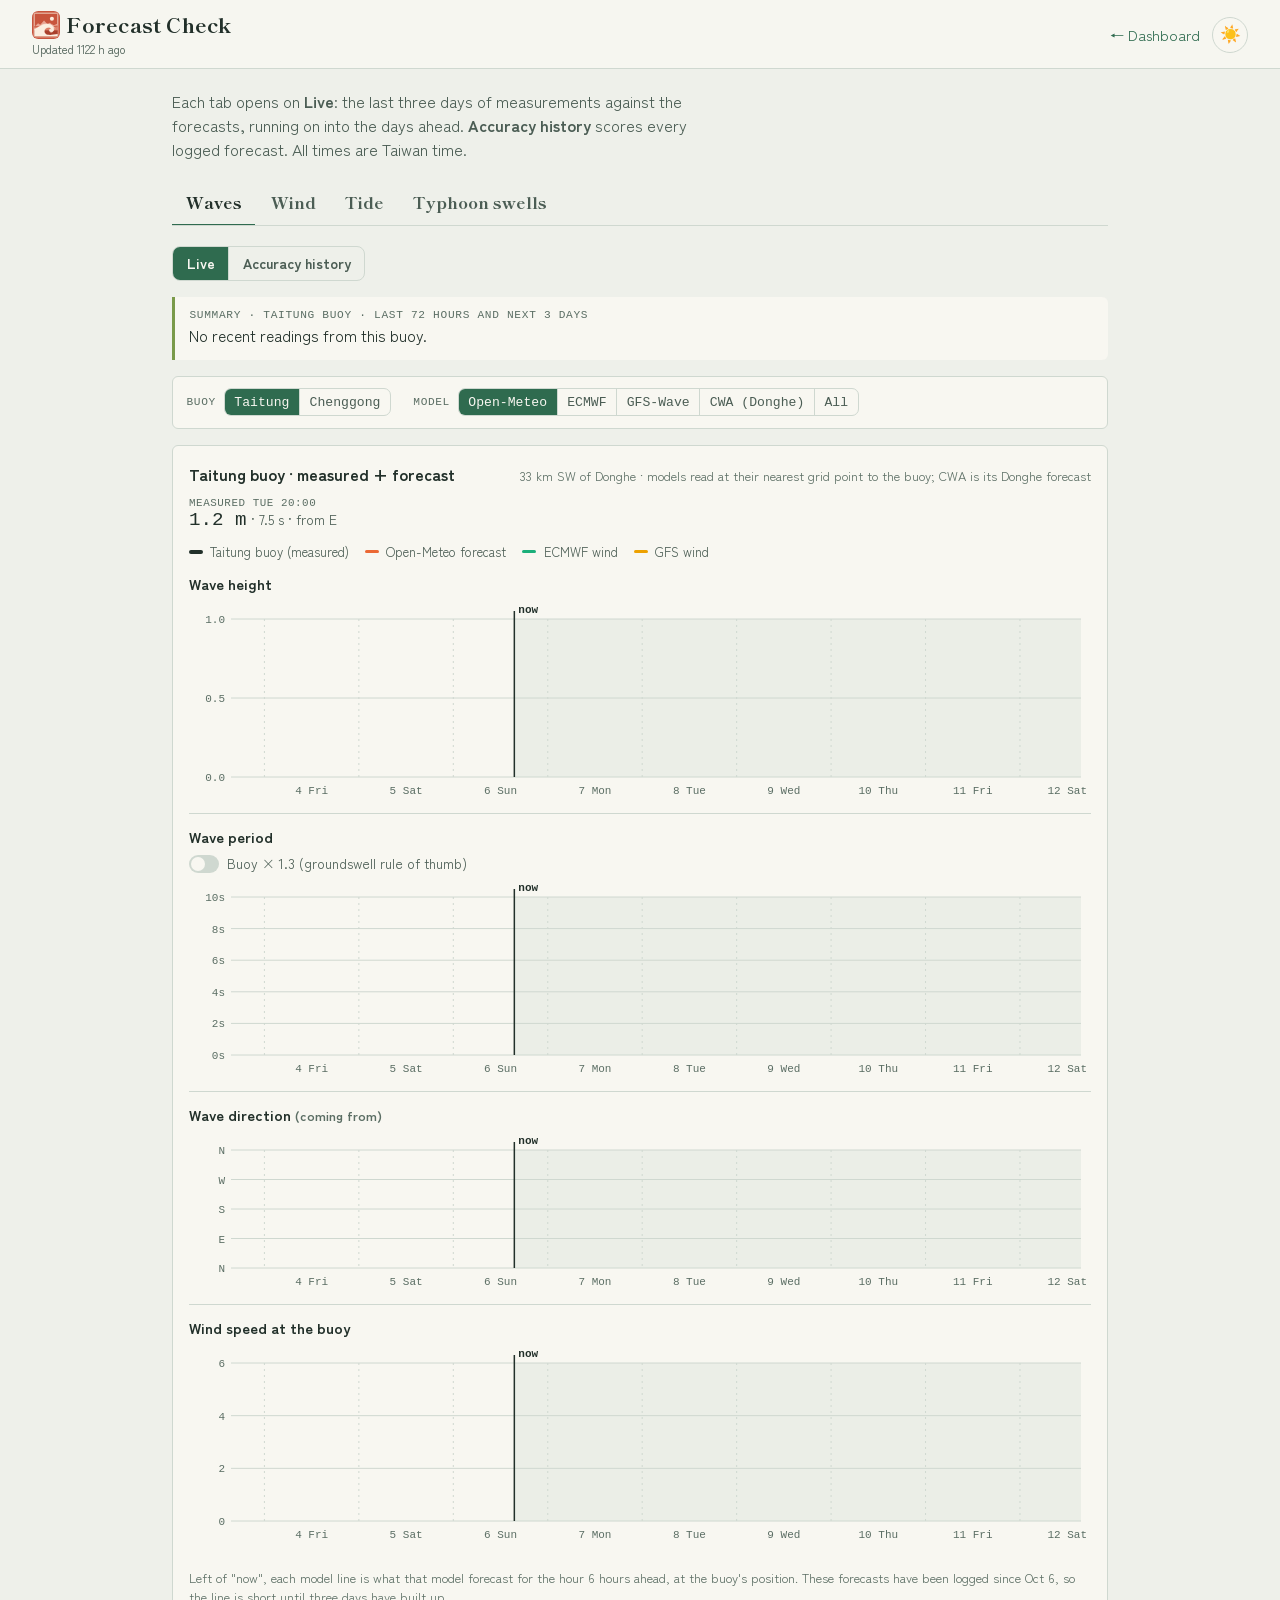
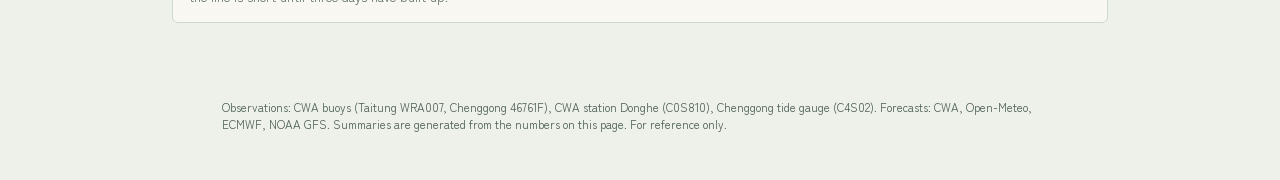
==== accuracy.html @ 24ac1387 "Landing image: whole picture on phones, sun rising behind the far ridge; shorter subtitle Co-Authore" ====
<!DOCTYPE html>
<html lang="en" data-theme="light">
<head>
<meta charset="UTF-8">
<meta name="viewport" content="width=device-width, initial-scale=1.0">
<title>Forecast Check — Formoswell</title>
<link rel="icon" href="favicon.svg" type="image/svg+xml">
<link rel="icon" href="favicon-32.png" sizes="32x32" type="image/png">
<link rel="apple-touch-icon" href="apple-touch-icon.png">
<meta name="apple-mobile-web-app-title" content="Formoswell">
<meta name="theme-color" content="#c8553d">
<meta name="description" content="How the wave, wind and tide forecasts for Donghe compare with what the buoys, stations and tide gauge measured.">
<!-- Same cache rules as index.html — see "Deploying a css/js change" in the README. -->
<meta http-equiv="Cache-Control" content="no-cache, must-revalidate">
<meta http-equiv="Pragma" content="no-cache">
<link rel="stylesheet" href="css/style.css?v=2026-10-20b">
<link rel="stylesheet" href="css/accuracy.css?v=2026-10-20b">
<link rel="preconnect" href="https://fonts.googleapis.com">
<link rel="preconnect" href="https://fonts.gstatic.com" crossorigin>
<link rel="stylesheet" href="https://fonts.googleapis.com/css2?family=Shippori+Mincho+B1:wght@600;800&family=Zen+Kaku+Gothic+New:wght@400;500;700&display=swap">
<link rel="stylesheet" href="css/theme.css?v=2026-10-20b">
</head>
<body class="fc-page">
<header class="site-header">
  <div class="header-top">
    <div class="header-inner">
      <h1><img src="favicon.svg" alt="" class="brand-mark" width="28" height="28">Forecast Check</h1>
      <span id="lastUpdated" class="last-updated">—</span>
    </div>
    <div class="header-controls">
      <a class="fc-back" href="index.html">← Dashboard</a>
      <button id="themeToggle" class="theme-toggle" aria-label="Toggle light/dark mode" title="Toggle light/dark mode">🌙</button>
    </div>
  </div>
</header>

<main class="fc-main">
  <p class="fc-intro">Each tab opens on <b>Live</b>: the last three days of measurements against the forecasts, running on into the days ahead. <b>Accuracy history</b> scores every logged forecast. All times are Taiwan time.</p>

  <nav class="fc-tabs" role="tablist" aria-label="Forecast Check sections">
    <button type="button" role="tab" id="t-waves" aria-controls="p-waves" data-tab="waves">Waves</button>
    <button type="button" role="tab" id="t-wind" aria-controls="p-wind" data-tab="wind">Wind</button>
    <button type="button" role="tab" id="t-tide" aria-controls="p-tide" data-tab="tide">Tide</button>
    <button type="button" role="tab" id="t-typhoon" aria-controls="p-typhoon" data-tab="typhoon">Typhoon swells</button>
  </nav>

  <section class="fc-view" id="p-waves" role="tabpanel" aria-labelledby="t-waves" hidden></section>
  <section class="fc-view" id="p-wind" role="tabpanel" aria-labelledby="t-wind" hidden></section>
  <section class="fc-view" id="p-tide" role="tabpanel" aria-labelledby="t-tide" hidden></section>
  <section class="fc-view" id="p-typhoon" role="tabpanel" aria-labelledby="t-typhoon" hidden></section>
</main>

<footer class="site-footer">
  <p>Observations: CWA buoys (Taitung WRA007, Chenggong 46761F), CWA station Donghe (C0S810), Chenggong tide gauge (C4S02). Forecasts: CWA, Open-Meteo, ECMWF, NOAA GFS. Summaries are generated from the numbers on this page. For reference only.</p>
</footer>

<script src="js/accuracy.js?v=2026-10-20b"></script>
</body>
</html>
---- css/style.css ----
:root {
  --bg: #0b1220;
  --bg-elevated: #121b2e;
  --bg-card: #17223a;
  --text: #e8edf5;
  --text-dim: #93a0b8;
  --border: #26324a;
  --accent: #3fb0e0;
  --accent-2: #63d4a3;
  --danger: #e0725f;
  --warn: #e3b341;
  --radius: 10px;
  --shadow: 0 2px 10px rgba(0,0,0,0.35);
}

[data-theme="light"] {
  --bg: #f4f6fa;
  --bg-elevated: #ffffff;
  --bg-card: #ffffff;
  --text: #1a2233;
  --text-dim: #5b6779;
  --border: #dde3ee;
  --accent: #0d84b5;
  --accent-2: #148a5f;
  --danger: #b5402d;
  --warn: #8a6100;
  --shadow: 0 2px 10px rgba(20,30,50,0.08);
}

* { box-sizing: border-box; }

html, body {
  margin: 0;
  padding: 0;
  background: var(--bg);
  color: var(--text);
  font-family: -apple-system, BlinkMacSystemFont, "Segoe UI", "PingFang TC", "Noto Sans TC", Roboto, sans-serif;
  line-height: 1.5;
}

body {
  padding-bottom: 2rem;
}

.en {
  font-weight: 400;
  font-size: 0.68em;
  color: var(--text-dim);
  display: inline-block;
  margin-left: 0.25em;
}

/* Header — compact and sticky: title on one line with the data age under
   it, controls on the right, and (on the dashboard) the quick links as a
   second row, so they stay on screen while scrolling. */
.site-header {
  display: grid;
  gap: 0.5rem;
  padding: 0.7rem clamp(1rem, 4vw, 2rem) 0.6rem;
  background: var(--bg-elevated);
  border-bottom: 1px solid var(--border);
  position: sticky;
  top: 0;
  z-index: 10;
}

.header-top {
  display: flex;
  align-items: center;
  justify-content: space-between;
  gap: 0.75rem;
}

.header-inner {
  display: grid;
  gap: 0.1rem;
  min-width: 0;
}

.header-inner h1 {
  margin: 0;
  font-size: clamp(1.05rem, 4.6vw, 1.3rem);
  line-height: 1.2;
  letter-spacing: 0.01em;
  white-space: nowrap;
  overflow: hidden;
  text-overflow: ellipsis;
}

.header-controls {
  display: flex;
  align-items: center;
  gap: 0.75rem;
  flex-shrink: 0;
}

.last-updated {
  font-size: 0.72rem;
  color: var(--text-dim);
  white-space: nowrap;
  overflow: hidden;
  text-overflow: ellipsis;
}

@media (max-width: 560px) {
  .site-header { padding: 0.5rem 1rem 0.45rem; gap: 0.4rem; }
  .theme-toggle { width: 2rem; height: 2rem; font-size: 0.95rem; }
}

.theme-toggle {
  background: var(--bg-card);
  border: 1px solid var(--border);
  color: var(--text);
  border-radius: 999px;
  width: 2.25rem;
  height: 2.25rem;
  font-size: 1.05rem;
  cursor: pointer;
  display: flex;
  align-items: center;
  justify-content: center;
}

.theme-toggle:hover { border-color: var(--accent); }

/* Layout */
main {
  max-width: 900px;
  margin: 0 auto;
  padding: 0 clamp(1rem, 4vw, 2rem);
}

.panel {
  padding: 1.5rem 0;
  border-bottom: 1px solid var(--border);
}

.panel:last-child { border-bottom: none; }

.panel h2 {
  font-size: 1.05rem;
  margin: 0 0 0.9rem;
  display: flex;
  flex-wrap: wrap;
  align-items: baseline;
  gap: 0.3rem;
}

.subpanel {
  margin-bottom: 1.75rem;
}

.subpanel:last-child { margin-bottom: 0; }

.subpanel h3 {
  font-size: 0.92rem;
  margin: 0 0 0.15rem;
}

.source-note {
  margin: 0 0 0.6rem;
  font-size: 0.68rem;
  color: var(--text-dim);
  font-family: ui-monospace, SFMono-Regular, Menlo, monospace;
}

/* Widget cards */
.widget-card {
  background: var(--bg-card);
  border: 1px solid var(--border);
  border-radius: var(--radius);
  margin-bottom: 1rem;
  overflow: hidden;
  box-shadow: var(--shadow);
}

.widget-card-head {
  display: flex;
  align-items: center;
  justify-content: space-between;
  gap: 0.5rem;
  padding: 0.7rem 0.9rem;
  border-bottom: 1px solid var(--border);
}

.widget-card-head h3 {
  margin: 0;
  font-size: 0.88rem;
}

.widget-card-head a {
  font-size: 0.78rem;
  color: var(--accent);
  text-decoration: none;
  white-space: nowrap;
}

.widget-card-head a:hover { text-decoration: underline; }

.widget-embed {
  min-height: 60px;
}

.widget-embed iframe {
  width: 100%;
  border: 0;
  display: block;
}

.windguru-embed { min-height: 260px; padding: 0.5rem; }

.widget-embed.video-embed {
  position: relative;
  padding-top: 56.25%;
  height: 0;
}

.widget-embed.video-embed iframe {
  position: absolute;
  inset: 0;
  width: 100%;
  height: 100%;
}

.widget-embed:not(.video-embed) iframe {
  height: 450px;
}

/* Must come after the 450px rule above, which has the same specificity and
   was silently overriding it. Windy's spot-forecast table takes ~230px of
   the frame, so at 450px the map was a thin strip on a phone. */
.widget-embed.windy-embed iframe { height: 700px; }

.linkout-embed {
  padding: 1rem 0.9rem 1.2rem;
}

.linkout-embed p {
  margin: 0 0 0.8rem;
  font-size: 0.85rem;
  color: var(--text-dim);
}

.linkout-button {
  display: inline-block;
  padding: 0.5rem 0.9rem;
  border-radius: 999px;
  background: var(--accent);
  color: #051018;
  font-size: 0.82rem;
  font-weight: 600;
  text-decoration: none;
}

/* Data blocks */
.data-block {
  background: var(--bg-card);
  border: 1px solid var(--border);
  border-radius: var(--radius);
  padding: 0.9rem;
  font-size: 0.85rem;
  overflow-x: auto;
}

.data-block table {
  width: 100%;
  border-collapse: collapse;
  font-size: 0.82rem;
}

.data-block th, .data-block td {
  text-align: left;
  padding: 0.35rem 0.5rem;
  border-bottom: 1px solid var(--border);
  white-space: nowrap;
}

.data-block th {
  color: var(--text-dim);
  font-weight: 600;
}

.loading { color: var(--text-dim); margin: 0; }
.error-msg { color: var(--danger); margin: 0; }

.chart-block { overflow-x: visible; padding: 0.6rem 0.7rem; }

/* Tide pager */
.tide-pager {
  display: flex;
  align-items: center;
  justify-content: center;
  gap: 1rem;
  margin-bottom: 0.6rem;
}

.tide-pager-btn {
  background: var(--bg-card);
  border: 1px solid var(--border);
  color: var(--text);
  border-radius: 999px;
  width: 2rem;
  height: 2rem;
  font-size: 1.1rem;
  line-height: 1;
  cursor: pointer;
}

.tide-pager-btn:hover:not(:disabled) { border-color: var(--accent); }
.tide-pager-btn:disabled { opacity: 0.35; cursor: default; }

.tide-day-heading {
  font-size: 0.9rem;
  font-weight: 600;
  min-width: 9rem;
  text-align: center;
}

.cwa-link {
  margin: 0.6rem 0 0;
  font-size: 0.8rem;
}

.cwa-link a {
  color: var(--accent);
  text-decoration: none;
}

.cwa-link a:hover { text-decoration: underline; }

/* Moon phase widget, overlaid top-right of the tide chart */
.tide-chart-wrap {
  position: relative;
  /* let vertical page scroll through, but keep horizontal drags for day paging */
  touch-action: pan-y;
  cursor: grab;
}

.moon-widget {
  position: absolute;
  top: 0.6rem;
  right: 0.7rem;
  text-align: right;
  pointer-events: none;
  user-select: none;
}

.moon-icon {
  font-size: 1.4rem;
  line-height: 1;
}

.moon-arrow {
  font-size: 0.7rem;
  margin-left: 0.15rem;
  color: var(--accent-2);
}

.moon-next {
  font-size: 0.62rem;
  color: var(--text-dim);
  margin-top: 0.1rem;
}

/* QPF image grid */
.qpf-grid {
  display: grid;
  grid-template-columns: repeat(auto-fit, minmax(140px, 1fr));
  gap: 0.8rem;
}

.qpf-grid figure {
  margin: 0;
  background: var(--bg-card);
  border: 1px solid var(--border);
  border-radius: var(--radius);
  overflow: hidden;
}

.qpf-grid img {
  display: block;
  width: 100%;
  height: auto;
}

.qpf-grid figcaption {
  padding: 0.35rem 0.5rem;
  font-size: 0.72rem;
  color: var(--text-dim);
  text-align: center;
  border-top: 1px solid var(--border);
}

/* Buoy grid */
.buoy-grid {
  display: grid;
  grid-template-columns: repeat(auto-fit, minmax(280px, 1fr));
  gap: 1rem;
}

.buoy-card {
  background: var(--bg-card);
  border: 1px solid var(--border);
  border-radius: var(--radius);
  padding: 0.9rem;
  box-shadow: var(--shadow);
}

.buoy-card h3 {
  margin: 0 0 0.6rem;
  font-size: 0.9rem;
}

.buoy-chart-label {
  font-size: 0.72rem;
  color: var(--text-dim);
  margin: 0.5rem 0 0.1rem;
}

.buoy-stats {
  display: flex;
  flex-wrap: wrap;
  gap: 0.7rem;
  margin-top: 0.7rem;
  padding-top: 0.6rem;
  border-top: 1px solid var(--border);
}

.buoy-stat {
  display: flex;
  flex-direction: column;
  gap: 0.1rem;
  min-width: 4.5rem;
}

.buoy-stat-label {
  font-size: 0.66rem;
  color: var(--text-dim);
}

.buoy-stat-value {
  font-size: 0.88rem;
  font-weight: 600;
}

.chart-label {
  font-size: 0.72rem;
  color: var(--text-dim);
  margin: 0.5rem 0 0.1rem;
}

.buoy-history-table {
  margin-top: 0.6rem;
  padding-top: 0.5rem;
  border-top: 1px solid var(--border);
  overflow-x: auto;
}

.buoy-history-table table {
  width: 100%;
  border-collapse: collapse;
  font-size: 0.76rem;
}

.buoy-history-table th, .buoy-history-table td {
  text-align: left;
  padding: 0.25rem 0.4rem;
  white-space: nowrap;
  color: var(--text-dim);
}

.buoy-history-table th {
  font-weight: 600;
}

/* Placeholder */
.placeholder-block {
  background: var(--bg-card);
  border: 1px dashed var(--border);
  border-radius: var(--radius);
  padding: 1.5rem;
  text-align: center;
}

.placeholder-block p:first-child {
  margin: 0 0 0.4rem;
  font-size: 1rem;
  font-weight: 600;
}

.placeholder-sub {
  margin: 0;
  font-size: 0.82rem;
  color: var(--text-dim);
}

/* Footer */
.site-footer {
  max-width: 900px;
  margin: 1rem auto 0;
  padding: 1rem clamp(1rem, 4vw, 2rem) 0;
  font-size: 0.72rem;
  color: var(--text-dim);
}

/* surf-forecast.com widget: it re-renders with fewer hours as it narrows
   (dropping whole days) instead of overflowing, so there's nothing for the
   iframe's own scrollbar to reveal. Pin it to its documented max width and
   let the wrapper scroll horizontally instead — same feel as the Windguru
   widget, and all 48 hours stay reachable on a phone. */
.widget-embed.surf-forecast-embed {
  overflow-x: auto;
}

.widget-embed.surf-forecast-embed .wf-width-cont {
  min-width: 753px;
}

.widget-embed.surf-forecast-embed iframe {
  width: 753px;
}

/* --- Data freshness ---------------------------------------------------
   The page renders whatever is in data/*.json, so a broken hourly fetch
   looks identical to a working one — it just quietly serves old numbers.
   These two states make that visible: the header timestamp changes colour
   as the data ages, and a banner appears once it's old enough to actually
   mislead someone about the surf. */
.last-updated.is-stale { color: var(--warn); }
.last-updated.is-very-stale { color: var(--danger); font-weight: 600; }

[hidden] { display: none !important; }

.stale-banner {
  margin: 0 0 1rem;
  padding: 0.7rem 0.9rem;
  border: 1px solid var(--warn);
  border-left-width: 4px;
  border-radius: var(--radius);
  background: var(--bg-card);
  color: var(--text);
  font-size: 0.85rem;
  line-height: 1.45;
}
.stale-banner.is-error { border-color: var(--danger); }
.stale-banner strong { display: block; margin-bottom: 0.15rem; }
.stale-banner .stale-detail { color: var(--text-dim); font-size: 0.8rem; }

/* Dawn surf-window tide readout, under the tide chart's time axis. */
.tide-window {
  margin: 0.15rem 0 0.2rem;
  padding: 0 0.2rem;
  font-size: 0.82rem;
  color: var(--text);
  font-variant-numeric: tabular-nums;
}
.tide-window-label {
  color: var(--text-dim);
  text-transform: uppercase;
  letter-spacing: 0.04em;
  font-size: 0.68rem;
  margin-right: 0.15rem;
}
.tide-window-trend { color: var(--text-dim); }

/* "Last update / Next update" under each forecast — which model run you're reading. */
.update-line {
  margin: 0.35rem 0 0;
  font-size: 0.72rem;
  color: var(--text-dim);
  font-variant-numeric: tabular-nums;
}
.update-line:empty { display: none; }

/* Sunrise/sunset + CWA's daily astronomical calendar. */
.astronomy { margin: 0.5rem 0 0.2rem; }
.astro-row {
  display: flex;
  flex-wrap: wrap;
  gap: 0.35rem 0.9rem;
  font-size: 0.82rem;
  color: var(--text);
  font-variant-numeric: tabular-nums;
}
.astro-row + .astro-row { margin-top: 0.3rem; }
.astro-cal { font-size: 0.76rem; color: var(--text-dim); }
.astro-item strong { font-weight: 600; }
.astro-dim { color: var(--text-dim); }
.astro-source { margin-top: 0.3rem; }

/* --- Typhoon News -----------------------------------------------------
   Hidden entirely when nothing is active. Accent border so it reads as an
   alert without the alarm of the stale-data banner's red. */
.typhoon-panel { border-left: 4px solid var(--accent-2); }
.typhoon-card + .typhoon-card { margin-top: 1rem; padding-top: 0.9rem; border-top: 1px solid var(--border); }
.typhoon-card h3 { margin: 0 0 0.2rem; font-size: 1rem; }
.typhoon-meta { margin: 0 0 0.5rem; font-size: 0.78rem; color: var(--text-dim); }
/* Quick links — a row inside the sticky header, so always on screen. One
   line; if a narrow phone can't fit them all, the row scrolls sideways. */
.quick-links { display: flex; align-items: center; gap: 0.4rem; font-size: 0.82rem; overflow-x: auto; scrollbar-width: none; }
.quick-links::-webkit-scrollbar { display: none; }
.quick-links a { color: var(--text); text-decoration: none; border: 1px solid var(--border); background: var(--bg-card); border-radius: 999px; padding: 0.2rem 0.7rem; white-space: nowrap; flex: none; }
@media (max-width: 560px) { .quick-links { font-size: 0.78rem; gap: 0.3rem; } .quick-links a { padding: 0.18rem 0.55rem; } }
.quick-links a:hover, .quick-links a:focus-visible { border-color: var(--accent); }
.quick-links a.ql-out { color: var(--accent); }

/* The header is sticky and wraps to two or three lines on a phone, so app.js
   sets --header-h to its real height; 5.5rem is the fallback. */
.sec, #now { scroll-margin-top: calc(var(--header-h, 5.5rem) + 0.5rem); }

/* Forecast Check card (summary of accuracy.html) */
.fc-card { list-style: none; margin: 0.4rem 0 0.2rem; padding: 0; display: grid; gap: 0.45rem; font-size: 0.9rem; }
.fc-card a { color: var(--accent); text-decoration: none; }
.fc-card a:hover { text-decoration: underline; }
.fc-card-empty { color: var(--text-dim); }

/* Tide offset note under the tide chart */
.tide-offset-note { margin: 0.4rem 0 0.3rem; padding: 0.45rem 0.65rem; font-size: 0.82rem; border-left: 3px solid var(--accent); background: var(--bg-elevated); border-radius: 0 6px 6px 0; }
.tide-offset-note a { color: var(--accent); white-space: nowrap; }

.typhoon-links { margin: 0.5rem 0 0; font-size: 0.78rem; }
/* A storm past its swell-making life: one line instead of a full card. */
.typhoon-retired { margin: 0.6rem 0 0; padding: 0.45rem 0.65rem; font-size: 0.82rem; color: var(--text-dim); border: 1px dashed var(--border); border-radius: 8px; }
.typhoon-retired b { color: var(--text); font-weight: 600; }
.typhoon-retired a { color: var(--accent); white-space: nowrap; }
.typhoon-links a { margin-right: 0.2rem; }

.typhoon-images {
  display: grid;
  grid-template-columns: repeat(auto-fit, minmax(260px, 1fr));
  gap: 0.7rem;
}
.typhoon-images figure { margin: 0; }
.typhoon-images img {
  width: 100%;
  height: auto;
  display: block;
  border-radius: var(--radius);
  border: 1px solid var(--border);
  background: #fff; /* both sources are light-background maps */
}
.typhoon-images figcaption {
  margin-top: 0.25rem;
  font-size: 0.72rem;
  color: var(--text-dim);
}

.typhoon-stale {
  margin: 0 0 0.7rem;
  padding: 0.5rem 0.7rem;
  border: 1px solid var(--warn);
  border-left-width: 4px;
  border-radius: var(--radius);
  font-size: 0.8rem;
  color: var(--text);
}
.typhoon-disclaimer { margin: 0.8rem 0 0; font-size: 0.74rem; color: var(--text-dim); }
.typhoon-facts { margin: 0 0 0.3rem; font-size: 0.86rem; }
.typhoon-spot { margin: 0 0 0.5rem; font-size: 0.82rem; color: var(--text); }
.typhoon-changes { margin: 0 0 0.35rem; font-size: 0.8rem; color: var(--text); }
.typhoon-label {
  display: inline-block;
  font-size: 0.66rem;
  text-transform: uppercase;
  letter-spacing: 0.04em;
  color: var(--text-dim);
  margin-right: 0.25rem;
}
.typhoon-lag { color: var(--text-dim); }
.typhoon-conf { margin: 0 0 0.5rem; font-size: 0.76rem; color: var(--text-dim); }
.typhoon-motion { margin: 0 0 0.35rem; font-size: 0.82rem; color: var(--text); }
.typhoon-swell { margin: 0 0 0.35rem; font-size: 0.82rem; color: var(--text); }
.typhoon-summary {
  margin: 0.2rem 0 0.5rem;
  padding: 0.45rem 0.6rem;
  border-left: 3px solid var(--accent);
  background: var(--bg-card);
  font-size: 0.82rem;
  line-height: 1.45;
  color: var(--text);
}
.typhoon-summary .typhoon-label { display: block; margin-bottom: 0.15rem; }
.typhoon-rough { color: var(--text-dim); }
.typhoon-invest-line { margin: 0 0 0.45rem; font-size: 0.82rem; line-height: 1.45; }
.typhoon-alert { border-left: 3px solid var(--warn); padding-left: 0.7rem; }
.typhoon-alert h3 { color: var(--warn); }
.typhoon-alert p { margin: 0 0 0.35rem; font-size: 0.84rem; }

/* ---------- Right now + next 3 days (top of the page, always visible) ---------- */
.now-card { padding-top: 1rem; }
.now-card .now-title { font-size: 0.72rem; text-transform: uppercase; letter-spacing: 0.06em; color: var(--text-dim); font-weight: 600; margin: 0 0 0.55rem; }
.now-card .now-title-sub { margin-top: 1rem; }
.now-grid { display: grid; grid-template-columns: repeat(auto-fit, minmax(150px, 1fr)); gap: 0.6rem; }
.now-cell { background: var(--bg-card); border: 1px solid var(--border); border-radius: var(--radius); padding: 0.6rem 0.75rem; display: grid; gap: 0.15rem; min-width: 0; }
.now-k { font-size: 0.7rem; color: var(--text-dim); text-transform: uppercase; letter-spacing: 0.04em; }
.now-v { display: grid; gap: 0.1rem; }
.now-v b { font-size: 1.55rem; line-height: 1.1; font-variant-numeric: tabular-nums; }
.now-s { font-size: 0.8rem; color: var(--text-dim); }
.call { font-weight: 600; }
.call-offshore { color: var(--accent-2); }
.call-onshore { color: var(--danger); }
.call-cross-shore, .call-light { color: var(--warn); }
.outlook { display: grid; grid-template-columns: repeat(3, minmax(0, 1fr)); gap: 0.5rem; }
.outlook-day { background: var(--bg-card); border: 1px solid var(--border); border-radius: var(--radius); padding: 0.55rem 0.65rem; display: grid; gap: 0.1rem; min-width: 0; }
.od-k { font-size: 0.8rem; font-weight: 600; }
.od-date { color: var(--text-dim); font-weight: 400; }
.od-h { font-size: 1.2rem; font-weight: 700; font-variant-numeric: tabular-nums; }
.od-p, .od-w { font-size: 0.76rem; color: var(--text-dim); }
.now-source { margin-top: 0.55rem; }
@media (max-width: 560px) {
  .now-grid { grid-template-columns: 1fr 1fr; }
  .now-v b { font-size: 1.3rem; }
  .outlook { gap: 0.35rem; }
  .outlook-day { padding: 0.45rem 0.5rem; }
  .od-h { font-size: 1.02rem; }
}

/* ---------- Collapsible sections ---------- */
.sec { padding: 0; }
.sec-head { width: 100%; display: grid; grid-template-columns: auto 1fr auto; align-items: baseline; gap: 0.25rem 0.75rem; padding: 0.85rem 0; background: none; border: 0; color: inherit; font: inherit; text-align: left; cursor: pointer; }
.sec-head:focus-visible { outline: 2px solid var(--accent); outline-offset: 2px; border-radius: 6px; }
.sec-title { font-size: 1.05rem; font-weight: 700; white-space: nowrap; }
.sec-sum { font-size: 0.84rem; color: var(--text-dim); line-height: 1.45; min-width: 0; }
.sec-sum b { color: var(--text); font-weight: 600; }
.sec-chev { font-size: 0.75rem; color: var(--accent); white-space: nowrap; border: 1px solid var(--border); border-radius: 999px; padding: 0.15rem 0.6rem; align-self: center; }
.sec-chev::after { content: "Show"; }
.sec-head[aria-expanded="true"] .sec-chev::after { content: "Hide"; }
.sec-body { padding-bottom: 1.4rem; }
.sec.is-open .sec-head { padding-bottom: 0.6rem; }
.model-line { display: inline; }
.model-vals { display: block; font-size: 0.78rem; margin-top: 0.15rem; }
.sec-list { list-style: none; margin: 0 0 0.8rem; padding: 0; display: grid; gap: 0.3rem; font-size: 0.86rem; }
.sec-list-sub { color: var(--text-dim); font-size: 0.8rem; }
@media (max-width: 560px) {
  /* Title and Show/Hide on the first line, the summary below. */
  .sec-head { grid-template-columns: 1fr auto; }
  .sec-sum { grid-column: 1 / -1; grid-row: 2; }
  .sec-chev { grid-column: 2; grid-row: 1; }
}
.typhoon-panel .sec-title { color: var(--warn); }
.typhoon-panel.sec { padding-left: 0.75rem; }
.od-off { font-size: 0.74rem; font-weight: 600; margin-top: 0.15rem; }
.od-off-likely { color: var(--accent-2); }
.od-off-maybe { color: var(--warn); }
.od-off-unlikely { color: var(--danger); }

.buoy-trend { margin: 0.1rem 0 0.5rem; font-size: 0.88rem; }

/* Surf rating (WaveSlave's rules) — Right now title and the 3-day strip */
.rating { display: inline-block; font-size: 0.72rem; font-weight: 700; letter-spacing: 0.02em; text-transform: none; border-radius: 999px; padding: 0.05rem 0.5rem; border: 1px solid currentColor; justify-self: start; }
.now-title .rating { margin-left: 0.35rem; vertical-align: 1px; }
.rating-flat { color: var(--text-dim); }
.rating-poor { color: var(--danger); }
.rating-fair { color: var(--warn); }
.rating-good { color: var(--accent-2); }
.rating-firing { color: #ff2bd6; background: rgba(255, 43, 214, 0.12); }
:root[data-theme="light"] .rating-firing { color: #b8128f; }
@media (prefers-color-scheme: light) { :root:not([data-theme="dark"]) .rating-firing { color: #b8128f; } }
.od-best { font-size: 0.74rem; font-weight: 600; color: var(--text); margin-top: 0.1rem; }
.now-v b .per, .od-h .per { font-size: 0.68em; font-weight: 600; color: var(--text-dim); white-space: nowrap; }
.rating-firing { border-radius: 8px; line-height: 1.25; padding: 0.15rem 0.5rem; }

/* Map button (first of the quick links) — opens the surf map, js/map.js */
.quick-links .ql-map { font: inherit; font-weight: 700; color: var(--accent); border: 1px solid var(--accent); background: var(--bg-card); border-radius: 999px; padding: 0.2rem 0.7rem; white-space: nowrap; flex: none; cursor: pointer; display: inline-flex; align-items: center; gap: 0.3rem; }
@media (max-width: 560px) { .quick-links .ql-map { padding: 0.18rem 0.55rem; } }
.quick-links .ql-map:hover, .quick-links .ql-map:focus-visible { background: var(--accent); color: var(--bg); }
.quick-links .ql-map[aria-busy="true"] { opacity: 0.7; cursor: progress; }

/* Formoswell brand mark (the home-screen icon) beside the header title */
.brand-mark { width: 1.35em; height: 1.35em; border-radius: 0.3em; vertical-align: -0.3em; margin-right: 0.4rem; }

/* Refresh button (header): spins while new data loads */
.refresh-btn { font-size: 1.15rem; line-height: 1; }
.refresh-btn.is-spinning { animation: refresh-spin 0.7s linear infinite; }
@keyframes refresh-spin { to { transform: rotate(360deg); } }
@media (prefers-reduced-motion: reduce) { .refresh-btn.is-spinning { animation: none; opacity: 0.5; } }
---- css/accuracy.css ----
/* Forecast Check (Phase 3) — loaded after style.css, on accuracy.html only.
   Uses the dashboard's own tokens (--bg, --bg-card, --text, --text-dim,
   --border, --accent) and adds the few the charts need. Series colours are
   fixed per source on both pages of this file: CWA blue, Open-Meteo orange,
   ECMWF aqua, GFS yellow, CWA township magenta; the observation is always
   the text colour. Dark is the default theme, as on the dashboard. */
:root {
  --fc-ink-3: #7a879d;      /* muted labels */
  --fc-band: #1c2843;       /* forecast-side shading, selected-lead column */
  --fc-s1: #3987e5;         /* CWA coastal */
  --fc-s2: #d95926;         /* Open-Meteo */
  --fc-s3: #199e70;         /* ECMWF */
  --fc-s4: #c98500;         /* GFS-Wave / GFS */
  --fc-s5: #d55181;         /* CWA township */
  --fc-good: #0ca30c;
  --fc-mono: ui-monospace, SFMono-Regular, Menlo, Consolas, monospace;
}
[data-theme="light"] {
  --fc-ink-3: #7b8792;
  --fc-band: #eaf0f6;
  --fc-s1: #2a78d6;
  --fc-s2: #eb6834;
  --fc-s3: #1baf7a;
  --fc-s4: #eda100;
  --fc-s5: #e87ba4;
}

.fc-main { max-width: 1000px; margin: 0 auto; padding-inline: clamp(1rem, 4vw, 2rem); padding-block: 1.25rem 2rem; display: grid; gap: 1.25rem; }
.fc-intro { color: var(--text-dim); margin: 0; max-width: 70ch; }
.fc-back { color: var(--accent); text-decoration: none; font-size: 0.9rem; white-space: nowrap; }
.fc-back:hover { text-decoration: underline; }

/* Top tabs (Waves / Wind / Tide / Typhoon swells) and sub-tabs (Live / Accuracy history) */
.fc-tabs { display: flex; gap: 2px; border-bottom: 1px solid var(--border); overflow-x: auto; }
.fc-tabs button, .fc-subtabs button { font: inherit; background: transparent; border: 0; cursor: pointer; color: var(--text-dim); }
.fc-tabs button { font-weight: 600; font-size: 1rem; padding: 0.55rem 0.85rem 0.6rem; border-bottom: 2px solid transparent; margin-bottom: -1px; white-space: nowrap; }
.fc-tabs button[aria-selected="true"] { color: var(--text); border-bottom-color: var(--accent); }
.fc-subtabs { display: inline-flex; border: 1px solid var(--border); border-radius: 8px; overflow: hidden; width: fit-content; }
.fc-subtabs button { font-size: 0.88rem; font-weight: 600; padding: 0.35rem 0.85rem; }
.fc-subtabs button + button { border-left: 1px solid var(--border); }
.fc-subtabs button[aria-selected="true"] { background: var(--accent); color: var(--bg); }
.fc-view { display: grid; gap: 1rem; }
.fc-tabs button:focus-visible, .fc-subtabs button:focus-visible, .fc-seg button:focus-visible, .fc-toggle input:focus-visible + .fc-tg { outline: 2px solid var(--accent); outline-offset: 2px; }

/* Synopsis */
.fc-syn { border-left: 3px solid var(--accent); background: var(--bg-card); border-radius: 0 var(--radius) var(--radius) 0; padding: 0.75rem 0.9rem; display: grid; gap: 0.2rem; }
.fc-syn .k { font: 500 0.7rem var(--fc-mono); letter-spacing: .06em; text-transform: uppercase; color: var(--fc-ink-3); }
.fc-syn p { margin: 0; font-size: 0.98rem; line-height: 1.55; max-width: 78ch; }
.fc-syn b { font-weight: 650; }

/* Controls row */
.fc-controls { display: flex; flex-wrap: wrap; gap: 0.75rem 1.4rem; align-items: center; padding: 0.7rem 0.85rem; background: var(--bg-card); border: 1px solid var(--border); border-radius: var(--radius); }
.fc-ctl { display: flex; gap: 0.5rem; align-items: center; flex-wrap: wrap; min-width: 0; }
.fc-ctl-label { font: 500 0.7rem var(--fc-mono); letter-spacing: .05em; text-transform: uppercase; color: var(--fc-ink-3); }
.fc-seg { display: inline-flex; border: 1px solid var(--border); border-radius: 7px; overflow: hidden; flex-wrap: wrap; }
.fc-seg button { font: 500 0.82rem var(--fc-mono); color: var(--text-dim); background: transparent; border: 0; padding: 0.35rem 0.6rem; cursor: pointer; }
.fc-seg button + button { border-left: 1px solid var(--border); }
.fc-seg button[aria-pressed="true"] { background: var(--accent); color: var(--bg); }
.fc-toggle { display: inline-flex; align-items: center; gap: 0.5rem; font-size: 0.86rem; color: var(--text-dim); cursor: pointer; position: relative; }
.fc-toggle input { position: absolute; opacity: 0; width: 1px; height: 1px; }
.fc-tg { width: 30px; height: 18px; border-radius: 999px; background: var(--border); position: relative; flex: none; transition: background .15s; }
.fc-tg::after { content: ""; position: absolute; top: 2px; left: 2px; width: 14px; height: 14px; border-radius: 50%; background: var(--bg-card); transition: transform .15s; }
.fc-toggle input:checked + .fc-tg { background: var(--accent); }
.fc-toggle input:checked + .fc-tg::after { transform: translateX(12px); }

/* Panels */
.fc-panel { background: var(--bg-card); border: 1px solid var(--border); border-radius: var(--radius); padding: 1rem; display: grid; gap: 0.7rem; min-width: 0; }
.fc-panel-head { display: flex; flex-wrap: wrap; justify-content: space-between; gap: 0.3rem 1rem; align-items: baseline; }
.fc-panel h3 { margin: 0; font-size: 1rem; }
.fc-note { font-size: 0.8rem; color: var(--fc-ink-3); margin: 0; }
.fc-now { display: flex; flex-wrap: wrap; gap: 0.4rem 1.4rem; font-size: 0.88rem; color: var(--text-dim); }
.fc-now b { font: 500 1.2rem var(--fc-mono); color: var(--text); font-variant-numeric: tabular-nums; }
.fc-now .k { display: block; font: 500 0.68rem var(--fc-mono); letter-spacing: .05em; text-transform: uppercase; color: var(--fc-ink-3); }
.fc-stack { display: grid; }
.fc-row { display: grid; gap: 0.35rem; padding-block: 0.75rem; border-top: 1px solid var(--border); }
.fc-row:first-child { border-top: 0; padding-top: 0; }
.fc-row h4 { margin: 0; font-size: 0.92rem; }
.fc-legend { display: flex; flex-wrap: wrap; gap: 0.35rem 1rem; font-size: 0.82rem; color: var(--text-dim); }
.fc-legend span { display: inline-flex; align-items: center; gap: 0.45rem; }
.fc-sw { width: 14px; height: 3px; border-radius: 2px; flex: none; display: inline-block; }

/* Tables */
.fc-score { overflow-x: auto; }
.fc-score table { border-collapse: collapse; width: 100%; font-size: 0.88rem; }
.fc-score th { font: 500 0.68rem var(--fc-mono); letter-spacing: .05em; text-transform: uppercase; color: var(--fc-ink-3); text-align: left; padding: 0 0.7rem 0.5rem 0; border-bottom: 1px solid var(--border); white-space: nowrap; }
.fc-score td { padding: 0.55rem 0.7rem 0.55rem 0; border-bottom: 1px solid var(--border); vertical-align: baseline; }
.fc-score tr:last-child td { border-bottom: 0; }
.fc-score td.num { font-family: var(--fc-mono); font-variant-numeric: tabular-nums; white-space: nowrap; }
.fc-src { display: inline-flex; align-items: center; gap: 0.5rem; font-weight: 600; }
.fc-sub { display: block; font-size: 0.78rem; color: var(--fc-ink-3); font-weight: 400; }
.fc-dir { color: var(--fc-ink-3); font-family: inherit; font-size: 0.8rem; }
.fc-thin { color: var(--fc-ink-3); }
.fc-baseline td { color: var(--text-dim); font-style: italic; }

/* Charts */
.fc-chart { position: relative; width: 100%; }
.fc-chart svg { display: block; width: 100%; height: auto; overflow: visible; }
.fc-axis text { font: 11px var(--fc-mono); fill: var(--fc-ink-3); }
.fc-grid line { stroke: var(--border); stroke-width: 1; }
.fc-exlabel { font: 500 10.5px var(--fc-mono); fill: var(--text-dim); }
.fc-tip { position: absolute; pointer-events: none; background: var(--bg-elevated); color: var(--text); border: 1px solid var(--border); border-radius: 8px; padding: 0.5rem 0.65rem; font-size: 0.8rem; line-height: 1.45; box-shadow: var(--shadow); min-width: 170px; z-index: 3; }
.fc-tip .t { font: 500 0.72rem var(--fc-mono); color: var(--fc-ink-3); margin-bottom: 0.25rem; }
.fc-tip .r { display: flex; align-items: center; gap: 0.45rem; justify-content: space-between; }
.fc-tip .r span:first-child { display: inline-flex; align-items: center; gap: 0.45rem; }
.fc-tip .v { font-family: var(--fc-mono); font-variant-numeric: tabular-nums; }
.fc-empty { color: var(--fc-ink-3); font-size: 0.88rem; margin: 0; }

/* Typhoon swell cards */
.fc-events { display: grid; gap: 0.8rem; }
.fc-event { border: 1px solid var(--border); border-radius: var(--radius); padding: 0.85rem 0.95rem; display: grid; gap: 0.45rem; }
.fc-event h4 { margin: 0; font-size: 1rem; }
.fc-event dl { display: grid; grid-template-columns: max-content 1fr; gap: 0.25rem 0.9rem; margin: 0; font-size: 0.86rem; }
.fc-event dt { color: var(--fc-ink-3); }
.fc-event dd { margin: 0; font-family: var(--fc-mono); font-size: 0.82rem; }
.fc-flag { font-size: 0.8rem; color: var(--warn); }

.fc-notes { font-size: 0.86rem; color: var(--text-dim); }
.fc-notes ul { margin: 0.3rem 0 0; padding-left: 1.1rem; display: grid; gap: 0.3rem; max-width: 76ch; }

@media (max-width: 560px) { .fc-panel { padding: 0.75rem; } }
@media (prefers-reduced-motion: reduce) { .fc-tg, .fc-tg::after { transition: none; } }
---- css/theme.css ----
/* Mountain Mist theme (chosen 2026-10-14; the mock-up is
   design/theme-mockups/project/Mist.dc.html). Loaded after style.css (and
   accuracy.css on accuracy.html) and only restyles: tokens, fonts, cards,
   the mist hero and the section bars. Remove this file and its <link> to get
   the previous look back. Light ("mist") is the default; dark is "night mist".
   The surf map keeps its own neon look (css/map.css). */

:root, [data-theme="light"] {
  --bg: #eef0ea;
  --bg-elevated: #f6f6f0;
  --bg-card: #f8f7f1;
  --text: #22302a;
  --text-dim: #4b5d54;
  --border: #cfd8d0;
  --accent: #2f6b4f;
  --accent-2: #2f7a52;
  --danger: #a8452f;
  --warn: #8a6a1f;
  --radius: 6px;
  --shadow: 0 1px 2px rgba(34, 48, 42, 0.06);
  --rule: #b9c6bc;
  --seal: #c8553d;
  --bamboo: #7a9a4a;
  --bamboo-node: #4f6d2c;
  --ink: #24332c;
  --ink-text: #eef0ea;
  --ink-title: #e3b7a5;
  --mist-sky: #dfe6e0;
  --mist-far: #b7c6bd;
  --mist-mid: #7f998b;
  --mist-near: #4a6658;
  --mist-veil: #eef0ea;
  --font-display: "Shippori Mincho B1", "Noto Serif TC", Georgia, serif;
  --font-body: "Zen Kaku Gothic New", "Noto Sans TC", -apple-system, "Segoe UI", sans-serif;
  /* Forecast Check */
  --fc-ink-3: #5b6e64;
  --fc-band: #e3e9e2;
}
[data-theme="dark"] {
  --bg: #121a17;
  --bg-elevated: #17211d;
  --bg-card: #1c2823;
  --text: #e6ebe5;
  --text-dim: #a4b2aa;
  --border: #33443c;
  --accent: #8cc5a6;
  --accent-2: #8fd3a8;
  --danger: #e9907a;
  --warn: #e0c07a;
  --shadow: none;
  --rule: #3d5047;
  --seal: #e07a5f;
  --bamboo: #8fae5a;
  --bamboo-node: #5d7d34;
  --ink: #0d1311;
  --ink-text: #e6ebe5;
  --ink-title: #e9b9a5;
  --mist-sky: #1a2621;
  --mist-far: #2c3d36;
  --mist-mid: #3c5248;
  --mist-near: #52695d;
  --mist-veil: #121a17;
  --fc-ink-3: #93a49b;
  --fc-band: #1f2d27;
}

html, body { font-family: var(--font-body); }
.panel h2, .subpanel h3, .sec-title, .header-inner h1, .buoy-card h3, .typhoon-card h3, .tide-day-heading, .fc-tabs button { font-family: var(--font-display); font-weight: 800; }

/* Header: quiet paper bar; the title in mincho */
.site-header { background: var(--bg-elevated); border-bottom: 1px solid var(--border); }
.header-inner h1 { letter-spacing: 0.01em; }
.theme-toggle { background: var(--bg-card); }
.quick-links a { background: var(--bg-card); border-color: var(--rule); border-radius: 999px; }
.quick-links a:hover, .quick-links a:focus-visible { border-color: var(--accent); color: var(--accent); }
.quick-links .ql-map { background: var(--accent); color: var(--bg-card); border-color: var(--accent); }
.quick-links .ql-map:hover, .quick-links .ql-map:focus-visible { background: var(--text); border-color: var(--text); color: var(--bg); }

/* Mist hero: layered peaks, a red sun, bamboo on the left (decoration) */
/* The whole picture shows on a phone (the box has the drawing's own shape);
   on wider screens it is capped at 300 px tall and trimmed top and bottom
   evenly, which keeps the sun rising behind the far ridge in view. */
.mist-hero { position: relative; margin: 0 calc(-1 * clamp(1rem, 4vw, 2rem)); aspect-ratio: 390 / 230; overflow: hidden; background: var(--mist-sky); }
@media (min-width: 700px) { .mist-hero { aspect-ratio: auto; height: 300px; } }
.mist-hero svg { position: absolute; inset: 0; width: 100%; height: 100%; }
.mist-hero .sun { fill: var(--seal); opacity: 0.85; }
.mist-hero .far { fill: var(--mist-far); }
.mist-hero .mid { fill: var(--mist-mid); }
.mist-hero .near { fill: var(--mist-near); }
.mist-hero .veil { fill: var(--mist-veil); opacity: 0.82; }
.mist-hero .stalk { stroke: var(--bamboo); }
.mist-hero .node { stroke: var(--bamboo-node); }
.mist-hero .leaf { fill: var(--bamboo); }
.mist-title { position: absolute; left: clamp(4.2rem, 16vw, 7rem); top: clamp(0.9rem, 5vw, 1.8rem); display: grid; gap: 0.2rem; }
.mist-title b { font-family: var(--font-display); font-weight: 800; font-size: clamp(1.7rem, 8vw, 2.6rem); line-height: 1.05; color: var(--text); }
.mist-title span { font-size: 0.72rem; letter-spacing: 0.24em; text-transform: uppercase; color: var(--text-dim); }

/* Right now: one paper card with a bamboo stalk down its left edge */
.now-card { position: relative; margin-top: 1rem; padding: 1rem 1rem 1rem 1.7rem; background: var(--bg-card); border: 1px solid var(--border); border-radius: var(--radius); }
.now-card::before { content: ""; position: absolute; left: 0.55rem; top: 0.8rem; bottom: 0.8rem; width: 6px; border-radius: 3px; background:
  repeating-linear-gradient(to bottom, var(--bamboo) 0 66px, var(--bamboo-node) 66px 69px); }
.now-card .now-title { font-family: var(--font-display); font-weight: 800; font-size: 1.3rem; text-transform: none; letter-spacing: 0; color: var(--text); }
.now-card .now-title-sub { margin-top: 1.4rem; }
.now-grid { gap: 0.2rem 1rem; }
.now-cell { background: transparent; border: 0; border-bottom: 1px dashed var(--rule); border-radius: 0; padding: 0.45rem 0 0.6rem; }
.now-k { letter-spacing: 0.12em; }
/* Numbers stay in the sans: the mincho's figures are uneven ("1.5" had a giant 5). */
.now-v b { font-family: var(--font-body); font-weight: 700; font-size: 1.7rem; font-variant-numeric: lining-nums tabular-nums; letter-spacing: -0.01em; }
.now-v b .per { font-weight: 500; }
.outlook-day { background: var(--bg); border: 1px solid var(--border); border-radius: var(--radius); padding: 0.6rem 0.7rem; }
.od-k { font-family: var(--font-display); font-weight: 800; font-size: 0.95rem; white-space: nowrap; } /* day names never wrap */
.od-h { font-family: var(--font-body); font-weight: 700; font-variant-numeric: lining-nums tabular-nums; }
.od-h .per { font-weight: 500; }
.od-best { color: var(--accent); font-weight: 700; }
/* One row per day (as in the mock-up): day, date and rating on the left, the
   details on the right, so nothing is squeezed into three narrow columns. */
.outlook { grid-template-columns: 1fr; gap: 0.6rem; }
.outlook-day { grid-template-columns: 6.6rem minmax(0, 1fr); column-gap: 0.9rem; row-gap: 0.15rem; align-items: start; }
.outlook-day > * { grid-column: 2; }
.outlook-day > .od-k { grid-column: 1; grid-row: 1; }
.outlook-day > .rating { grid-column: 1; grid-row: 2; align-self: start; justify-self: start; }
.od-k .od-date { display: block; font-family: var(--font-body); font-weight: 400; font-size: 0.78rem; }
.od-h { grid-row: 1; font-size: 1.25rem; }
@media (max-width: 560px) { .now-v b { font-size: 1.4rem; } .now-card { padding-right: 0.8rem; } }

/* Ratings: Good is a jade seal, top rating vermilion, the rest outlined */
.rating { border-radius: 2px; font-family: var(--font-display); font-weight: 800; letter-spacing: 0.02em; padding: 0.08rem 0.5rem; }
.rating-good { background: var(--accent); border-color: var(--accent); color: var(--bg-card); }
.rating-fair { color: var(--warn); border-color: currentColor; }
.rating-poor { color: var(--danger); }
.rating-flat { color: var(--text-dim); }
.rating-firing, :root[data-theme="light"] .rating-firing { background: var(--seal); border-color: var(--seal); color: #fff8f0; border-radius: 2px; }
.now-card .now-title .rating { font-size: 0.8rem; vertical-align: 3px; }

/* Section bars: a short bamboo segment, mincho title, dashed rules */
.panel { border-bottom: 1px solid var(--border); }
.sec-head { grid-template-columns: auto auto 1fr auto; }
.sec-head::before { content: ""; width: 6px; height: 1.6rem; border-radius: 3px; align-self: center; background:
  linear-gradient(to bottom, var(--bamboo) 0 44%, var(--bamboo-node) 44% 54%, var(--bamboo) 54%); }
.sec-title { font-size: 1.12rem; }
.sec-chev { border-color: var(--rule); color: var(--accent); border-radius: 999px; }
@media (max-width: 560px) {
  .sec-head { grid-template-columns: auto 1fr auto; }
  .sec-head::before { grid-row: 1; grid-column: 1; }
  .sec-title { grid-row: 1; grid-column: 2; }
  .sec-sum { grid-column: 2 / -1; grid-row: 2; }
  .sec-chev { grid-column: 3; grid-row: 1; }
}

/* Typhoon: an ink panel */
.typhoon-panel.sec { background: var(--ink); color: var(--ink-text); border-radius: var(--radius); padding: 0 1rem; margin: 1rem 0; border: 0; }
.typhoon-panel .sec-title { color: var(--ink-title); }
.typhoon-panel .sec-sum { color: var(--ink-text); opacity: 0.85; }
.typhoon-panel .sec-sum b { color: var(--ink-text); }
.typhoon-panel .sec-chev { color: var(--ink-title); border-color: rgba(255, 255, 255, 0.25); }
.typhoon-panel .sec-head::before { background: var(--ink-title); }

/* Cards and tables inside sections */
.subpanel h3 { font-size: 1.05rem; }
.data-block, .buoy-card, .widget-card, .fc-card, .moon-widget, .tide-window { border-radius: var(--radius); }
.buoy-card, .widget-card { background: var(--bg-card); border-color: var(--border); }
.data-block th { color: var(--text-dim); letter-spacing: 0.04em; }
.data-block td, .buoy-history-table td { border-bottom-style: dashed; }
.buoy-trend b { color: var(--accent); }
.call-offshore { color: var(--accent-2); }
.source-note { color: var(--text-dim); }

/* Forecast Check page */
.fc-syn { border-left-color: var(--bamboo); }
.fc-tabs button { font-size: 1.05rem; }
.fc-subtabs button[aria-selected="true"], .fc-seg button[aria-pressed="true"] { color: var(--bg-card); }
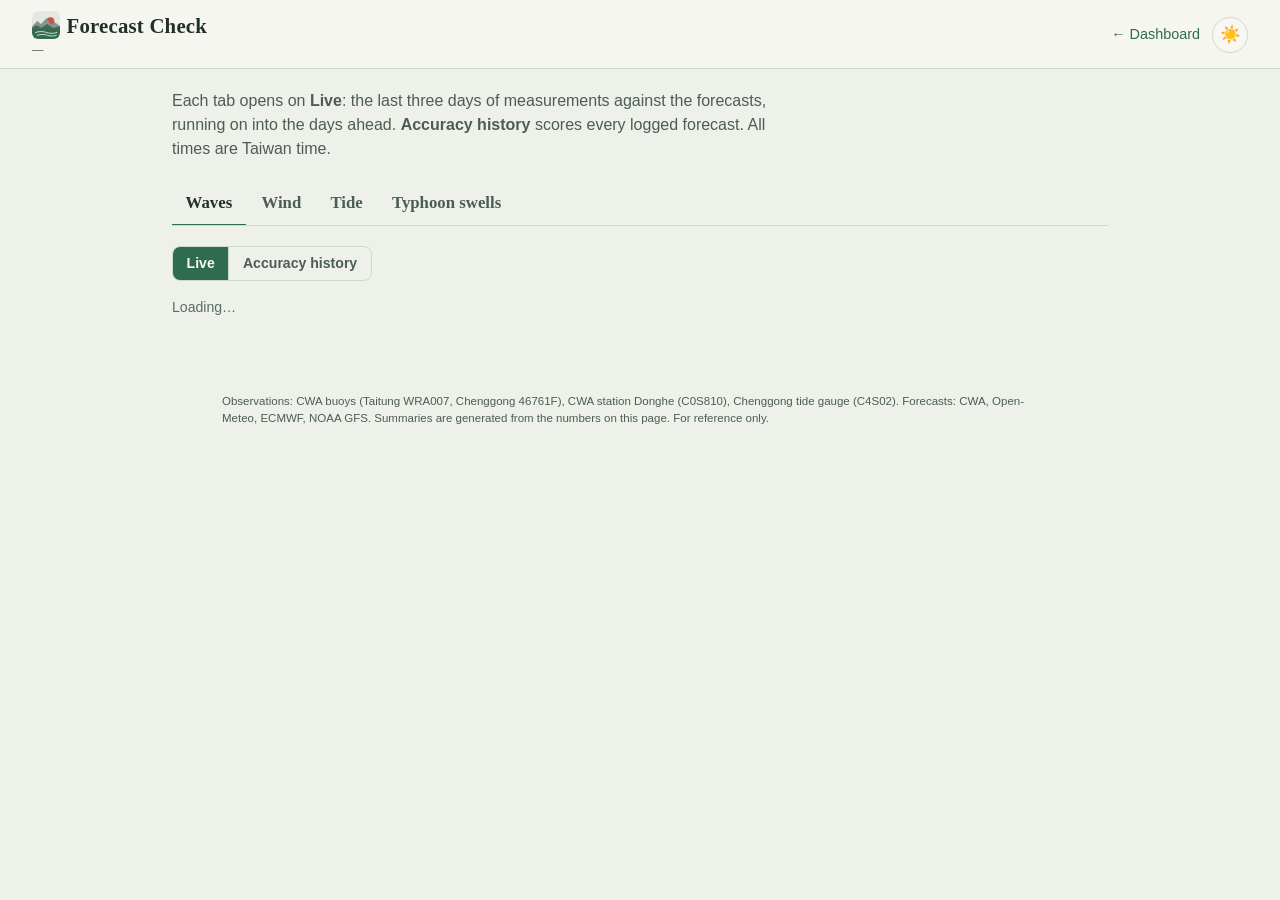
==== commit a0358f64: "New Formoswell logo: sun behind misty ridges over swell lines (replaces the seal wave) Co-Authored-B" ====
--- a/accuracy.html
+++ b/accuracy.html
@@ -8,17 +8,17 @@
 <link rel="icon" href="favicon-32.png" sizes="32x32" type="image/png">
 <link rel="apple-touch-icon" href="apple-touch-icon.png">
 <meta name="apple-mobile-web-app-title" content="Formoswell">
-<meta name="theme-color" content="#c8553d">
+<meta name="theme-color" content="#2f6b4f">
 <meta name="description" content="How the wave, wind and tide forecasts for Donghe compare with what the buoys, stations and tide gauge measured.">
 <!-- Same cache rules as index.html — see "Deploying a css/js change" in the README. -->
 <meta http-equiv="Cache-Control" content="no-cache, must-revalidate">
 <meta http-equiv="Pragma" content="no-cache">
-<link rel="stylesheet" href="css/style.css?v=2026-10-20b">
-<link rel="stylesheet" href="css/accuracy.css?v=2026-10-20b">
+<link rel="stylesheet" href="css/style.css?v=2026-10-21a">
+<link rel="stylesheet" href="css/accuracy.css?v=2026-10-21a">
 <link rel="preconnect" href="https://fonts.googleapis.com">
 <link rel="preconnect" href="https://fonts.gstatic.com" crossorigin>
 <link rel="stylesheet" href="https://fonts.googleapis.com/css2?family=Shippori+Mincho+B1:wght@600;800&family=Zen+Kaku+Gothic+New:wght@400;500;700&display=swap">
-<link rel="stylesheet" href="css/theme.css?v=2026-10-20b">
+<link rel="stylesheet" href="css/theme.css?v=2026-10-21a">
 </head>
 <body class="fc-page">
 <header class="site-header">
@@ -54,6 +54,6 @@
   <p>Observations: CWA buoys (Taitung WRA007, Chenggong 46761F), CWA station Donghe (C0S810), Chenggong tide gauge (C4S02). Forecasts: CWA, Open-Meteo, ECMWF, NOAA GFS. Summaries are generated from the numbers on this page. For reference only.</p>
 </footer>
 
-<script src="js/accuracy.js?v=2026-10-20b"></script>
+<script src="js/accuracy.js?v=2026-10-21a"></script>
 </body>
 </html>
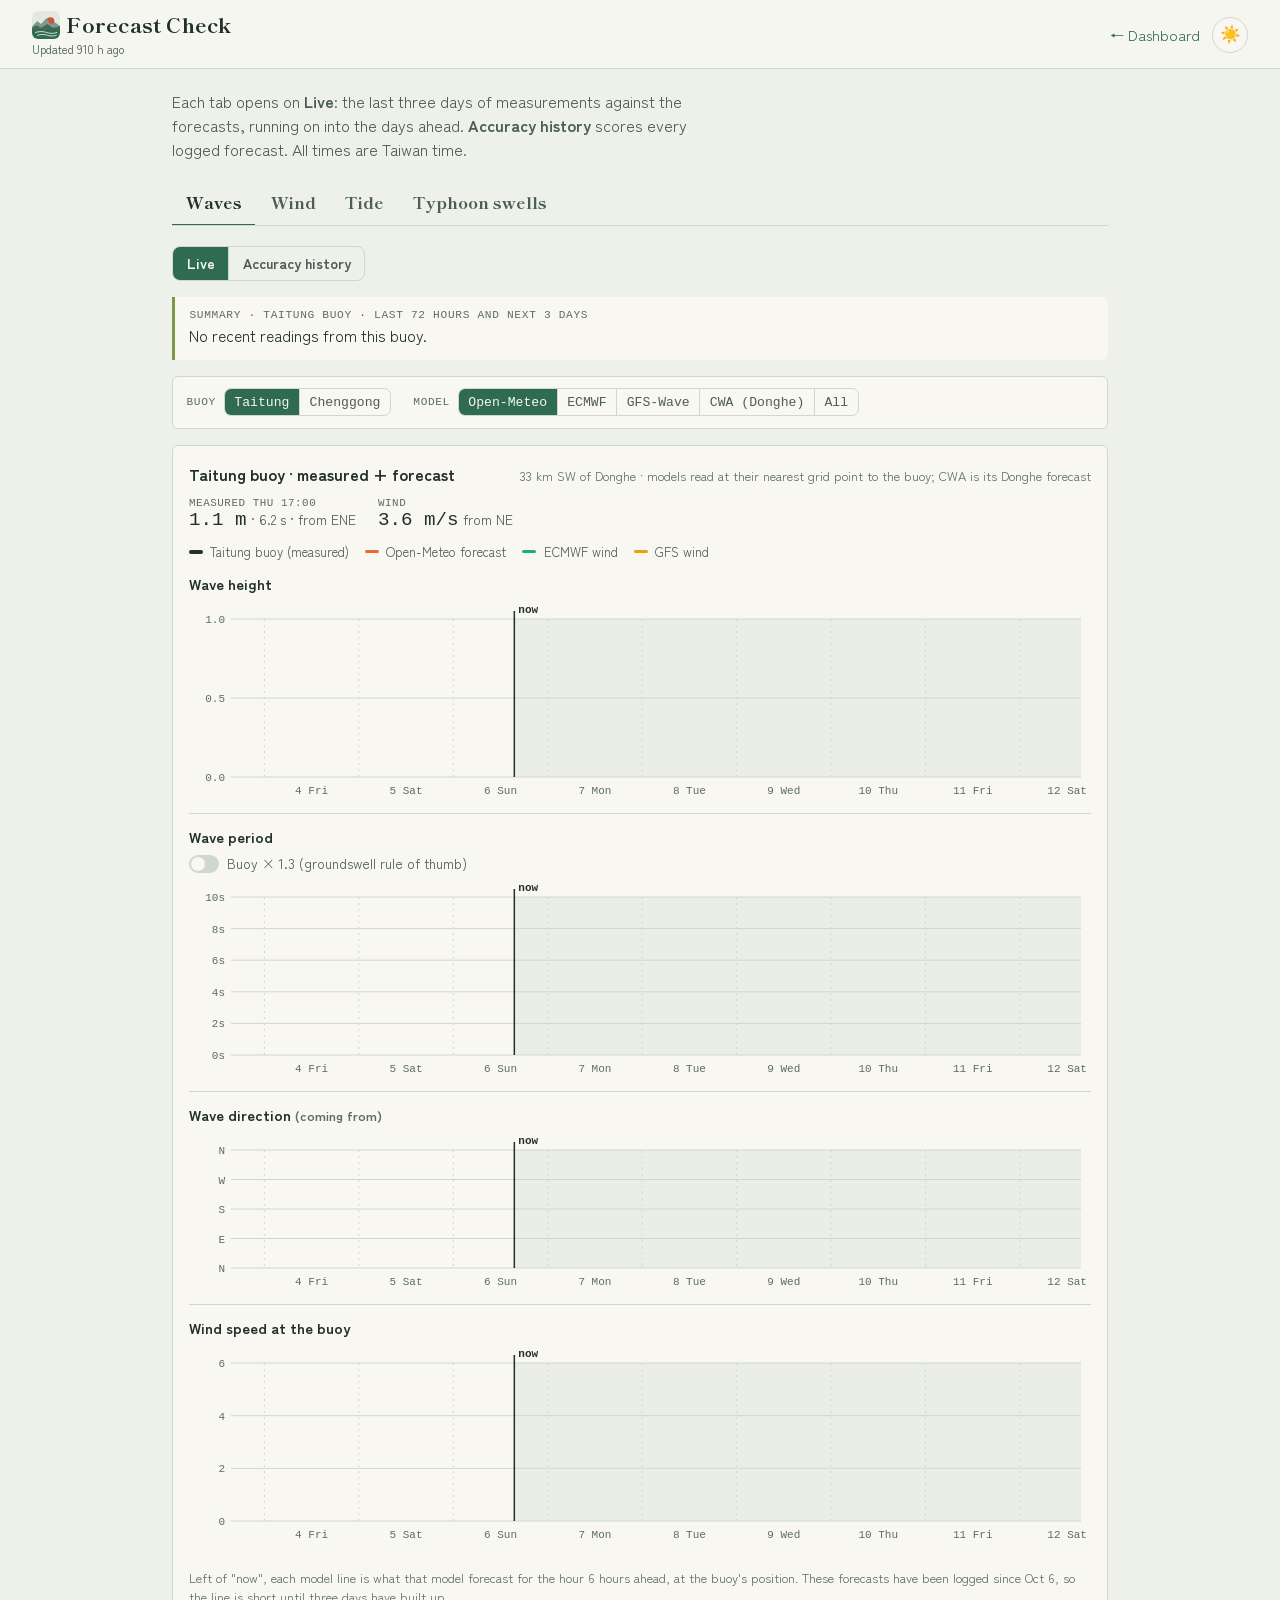
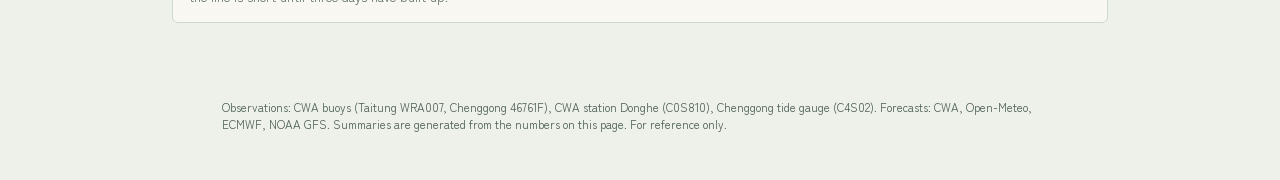
==== commit 9e299b58: "Offshore-early call for days CWA doesn't reach: ECMWF light-N rule (N-NW under 6 kt likely, NNE-E no" ====
--- a/accuracy.html
+++ b/accuracy.html
@@ -13,12 +13,12 @@
 <!-- Same cache rules as index.html — see "Deploying a css/js change" in the README. -->
 <meta http-equiv="Cache-Control" content="no-cache, must-revalidate">
 <meta http-equiv="Pragma" content="no-cache">
-<link rel="stylesheet" href="css/style.css?v=2026-10-21a">
-<link rel="stylesheet" href="css/accuracy.css?v=2026-10-21a">
+<link rel="stylesheet" href="css/style.css?v=2026-10-29b">
+<link rel="stylesheet" href="css/accuracy.css?v=2026-10-29b">
 <link rel="preconnect" href="https://fonts.googleapis.com">
 <link rel="preconnect" href="https://fonts.gstatic.com" crossorigin>
 <link rel="stylesheet" href="https://fonts.googleapis.com/css2?family=Shippori+Mincho+B1:wght@600;800&family=Zen+Kaku+Gothic+New:wght@400;500;700&display=swap">
-<link rel="stylesheet" href="css/theme.css?v=2026-10-21a">
+<link rel="stylesheet" href="css/theme.css?v=2026-10-29b">
 </head>
 <body class="fc-page">
 <header class="site-header">
@@ -54,6 +54,6 @@
   <p>Observations: CWA buoys (Taitung WRA007, Chenggong 46761F), CWA station Donghe (C0S810), Chenggong tide gauge (C4S02). Forecasts: CWA, Open-Meteo, ECMWF, NOAA GFS. Summaries are generated from the numbers on this page. For reference only.</p>
 </footer>
 
-<script src="js/accuracy.js?v=2026-10-21a"></script>
+<script src="js/accuracy.js?v=2026-10-29b"></script>
 </body>
 </html>
--- a/css/theme.css
+++ b/css/theme.css
@@ -169,3 +169,38 @@
 .fc-syn { border-left-color: var(--bamboo); }
 .fc-tabs button { font-size: 1.05rem; }
 .fc-subtabs button[aria-selected="true"], .fc-seg button[aria-pressed="true"] { color: var(--bg-card); }
+
+/* ---------- 5-day strip: tappable rows that open a day detail (2026-10-29) ---------- */
+.od-wrap { display: grid; }
+button.outlook-day { font: inherit; color: inherit; text-align: left; width: 100%; cursor: pointer; position: relative; padding-right: 2rem; }
+button.outlook-day:hover, button.outlook-day:focus-visible { border-color: var(--accent); }
+button.outlook-day:focus-visible { outline: 2px solid var(--accent); outline-offset: 2px; }
+.od-more { position: absolute; right: 0.7rem; top: 0.75rem; width: 0.55rem; height: 0.55rem; border-right: 2px solid var(--text-dim); border-bottom: 2px solid var(--text-dim); transform: rotate(45deg); transition: transform .2s; }
+button.outlook-day[aria-expanded="true"] { border-bottom-left-radius: 0; border-bottom-right-radius: 0; border-color: var(--accent); }
+button.outlook-day[aria-expanded="true"] .od-more { transform: rotate(-135deg); top: 1rem; }
+.now-hint { font-family: var(--font-body); font-size: 0.78rem; font-weight: 400; color: var(--text-dim); }
+.od-model { display: inline-block; font-size: 0.7rem; color: var(--warn); border: 1px dashed currentColor; border-radius: 3px; padding: 0 0.3rem; margin-left: 0.2rem; }
+.od-detail { border: 1px solid var(--accent); border-top: 0; border-radius: 0 0 var(--radius) var(--radius); background: var(--bg-card); padding: 0.8rem 0.8rem 0.9rem; display: grid; gap: 0.7rem; }
+.od-sessions { display: grid; grid-template-columns: repeat(auto-fit, minmax(190px, 1fr)); gap: 0.55rem; }
+.od-block { border: 1px solid var(--border); border-radius: var(--radius); padding: 0.55rem 0.65rem; display: grid; gap: 0.3rem; background: var(--bg); }
+.od-block.is-best { border-color: var(--accent); box-shadow: inset 4px 0 0 var(--bamboo); }
+.od-block-head { display: flex; flex-wrap: wrap; align-items: center; gap: 0.35rem; font-family: var(--font-display); }
+.od-block-head b { font-weight: 800; font-size: 1rem; }
+.od-hours { font-family: var(--font-body); font-size: 0.75rem; color: var(--text-dim); }
+.od-best-tag { font-family: var(--font-body); font-size: 0.7rem; font-weight: 700; color: var(--accent); }
+.od-row { display: grid; grid-template-columns: 3.4rem minmax(0, 1fr); gap: 0.4rem; font-size: 0.82rem; line-height: 1.45; font-variant-numeric: tabular-nums; }
+.od-lbl { color: var(--text-dim); font-size: 0.74rem; letter-spacing: 0.04em; text-transform: uppercase; padding-top: 0.1rem; }
+.od-src { display: inline-block; min-width: 3.1rem; font-size: 0.72rem; font-weight: 700; color: var(--text-dim); }
+.od-tick { color: var(--accent); font-weight: 800; }
+.od-chart { width: 100%; height: auto; display: block; }
+.odc-day { fill: var(--mist-sky); opacity: 0.7; }
+.odc-best { fill: var(--bamboo); opacity: 0.18; }
+.odc-grid { stroke: var(--border); stroke-width: 1; }
+.odc-t { font: 10px var(--font-body); fill: var(--text-dim); }
+.odc-bar { rx: 2; }
+.odc-flat { fill: var(--text-dim); opacity: .5; } .odc-poor { fill: var(--danger); } .odc-fair { fill: var(--warn); } .odc-good { fill: var(--accent); } .odc-firing { fill: var(--seal); }
+.odc-arrow { fill: var(--text-dim); } .odc-arrow.call-offshore { fill: var(--accent-2); } .odc-arrow.call-onshore { fill: var(--danger); } .odc-arrow.call-cross-shore, .odc-arrow.call-light { fill: var(--warn); }
+.odc-per { font: 700 10px var(--font-body); fill: var(--text); }
+.odc-dir { font: 700 10px var(--font-body); fill: var(--text); }
+.od-foot { margin: 0; font-size: 0.8rem; color: var(--text-dim); line-height: 1.5; }
+.od-acc { margin: 0; font-size: 0.74rem; color: var(--text-dim); }
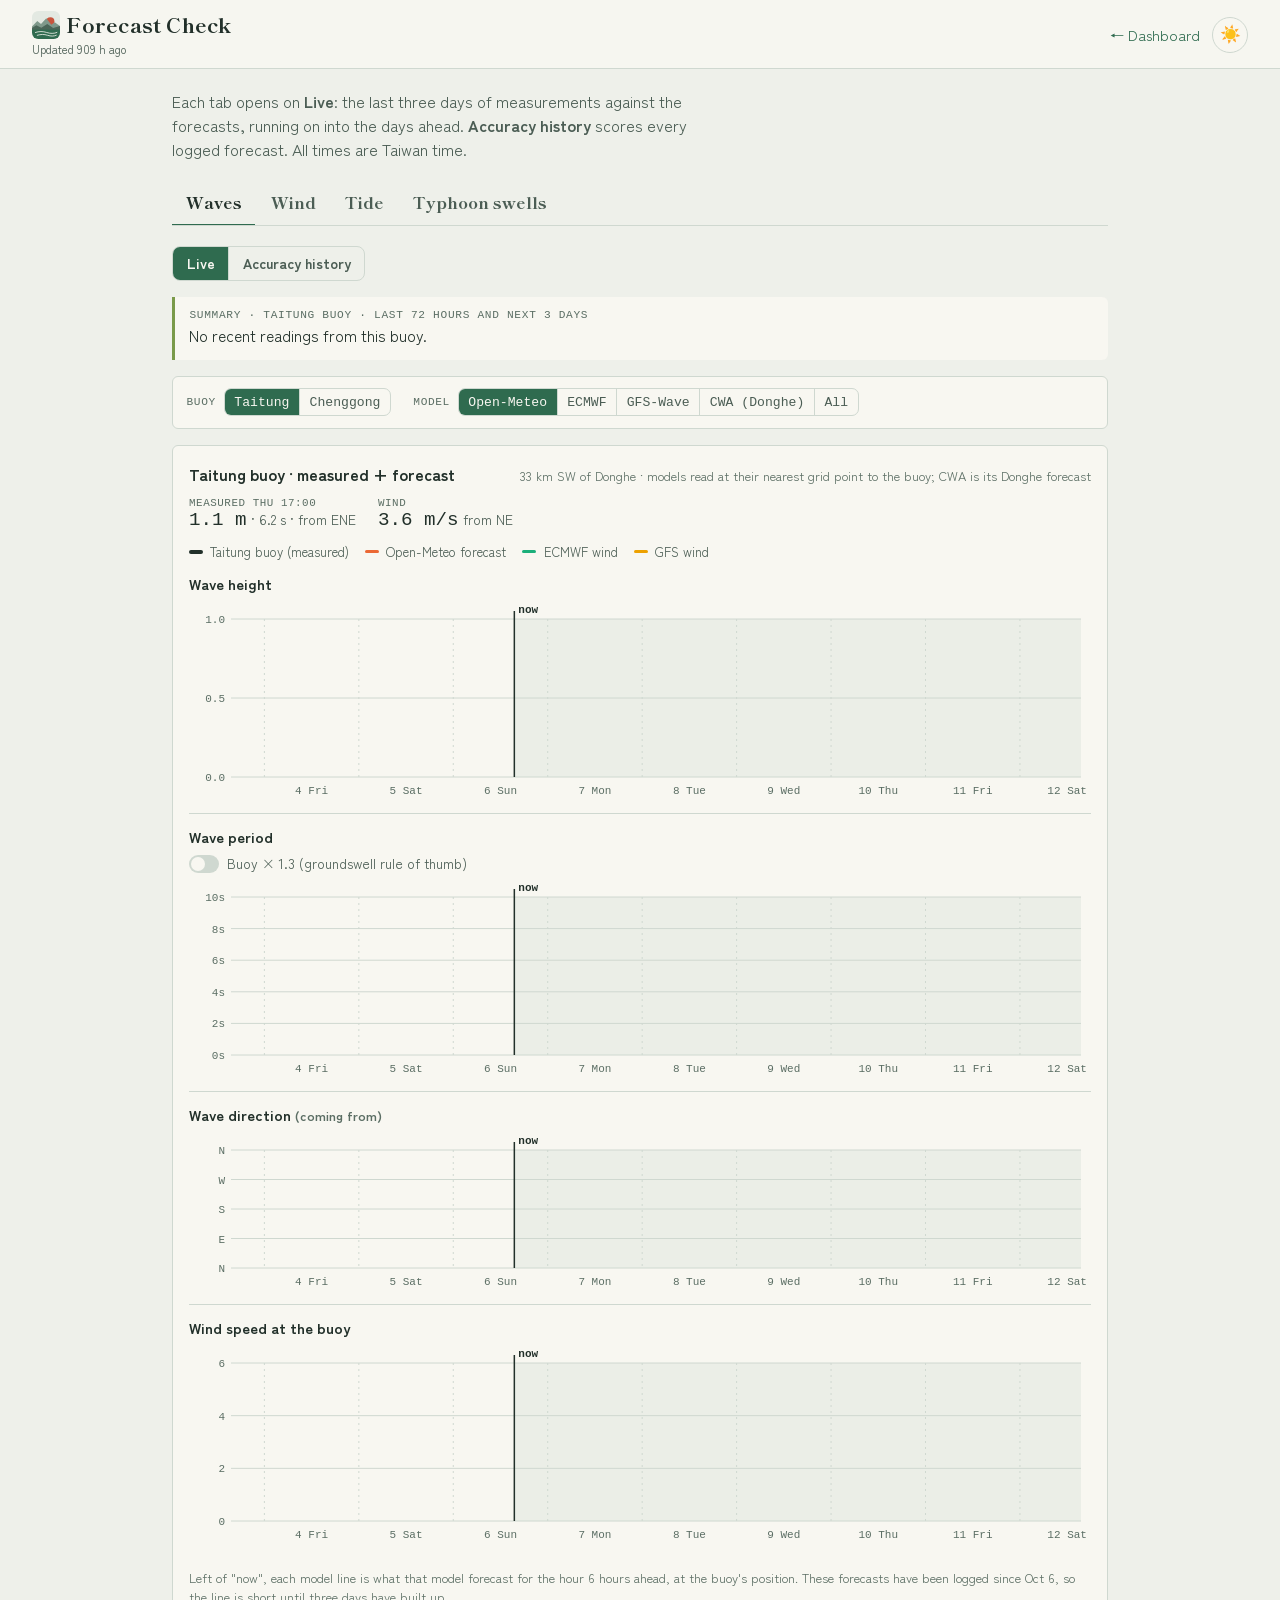
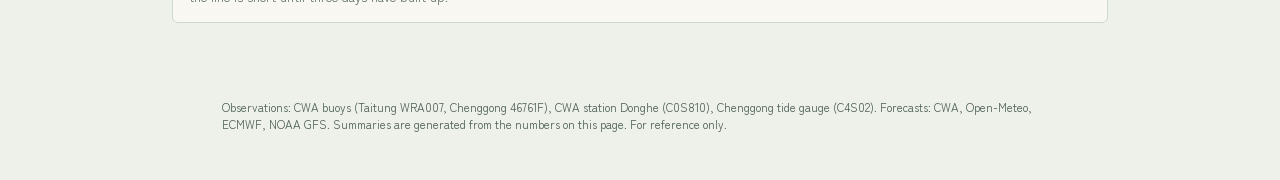
==== commit 6243ae6e: "Longer-period tag on the 5-day rows (avg Open-Meteo + ECMWF mean period >= 9.5 s long, >= 9 s longer" ====
--- a/accuracy.html
+++ b/accuracy.html
@@ -13,12 +13,12 @@
 <!-- Same cache rules as index.html — see "Deploying a css/js change" in the README. -->
 <meta http-equiv="Cache-Control" content="no-cache, must-revalidate">
 <meta http-equiv="Pragma" content="no-cache">
-<link rel="stylesheet" href="css/style.css?v=2026-10-29b">
-<link rel="stylesheet" href="css/accuracy.css?v=2026-10-29b">
+<link rel="stylesheet" href="css/style.css?v=2026-10-29c">
+<link rel="stylesheet" href="css/accuracy.css?v=2026-10-29c">
 <link rel="preconnect" href="https://fonts.googleapis.com">
 <link rel="preconnect" href="https://fonts.gstatic.com" crossorigin>
 <link rel="stylesheet" href="https://fonts.googleapis.com/css2?family=Shippori+Mincho+B1:wght@600;800&family=Zen+Kaku+Gothic+New:wght@400;500;700&display=swap">
-<link rel="stylesheet" href="css/theme.css?v=2026-10-29b">
+<link rel="stylesheet" href="css/theme.css?v=2026-10-29c">
 </head>
 <body class="fc-page">
 <header class="site-header">
@@ -54,6 +54,6 @@
   <p>Observations: CWA buoys (Taitung WRA007, Chenggong 46761F), CWA station Donghe (C0S810), Chenggong tide gauge (C4S02). Forecasts: CWA, Open-Meteo, ECMWF, NOAA GFS. Summaries are generated from the numbers on this page. For reference only.</p>
 </footer>
 
-<script src="js/accuracy.js?v=2026-10-29b"></script>
+<script src="js/accuracy.js?v=2026-10-29c"></script>
 </body>
 </html>
--- a/css/theme.css
+++ b/css/theme.css
@@ -204,3 +204,8 @@
 .odc-dir { font: 700 10px var(--font-body); fill: var(--text); }
 .od-foot { margin: 0; font-size: 0.8rem; color: var(--text-dim); line-height: 1.5; }
 .od-acc { margin: 0; font-size: 0.74rem; color: var(--text-dim); }
+
+/* Longer-period tag on the 5-day rows (2026-10-29) */
+.od-lp { justify-self: start; font-size: 0.72rem; font-weight: 700; border-radius: 999px; padding: 0.05rem 0.55rem; margin: 0.1rem 0; }
+.od-lp-long { background: var(--accent); color: var(--bg-card); }
+.od-lp-longer { color: var(--accent); border: 1px solid var(--accent); }
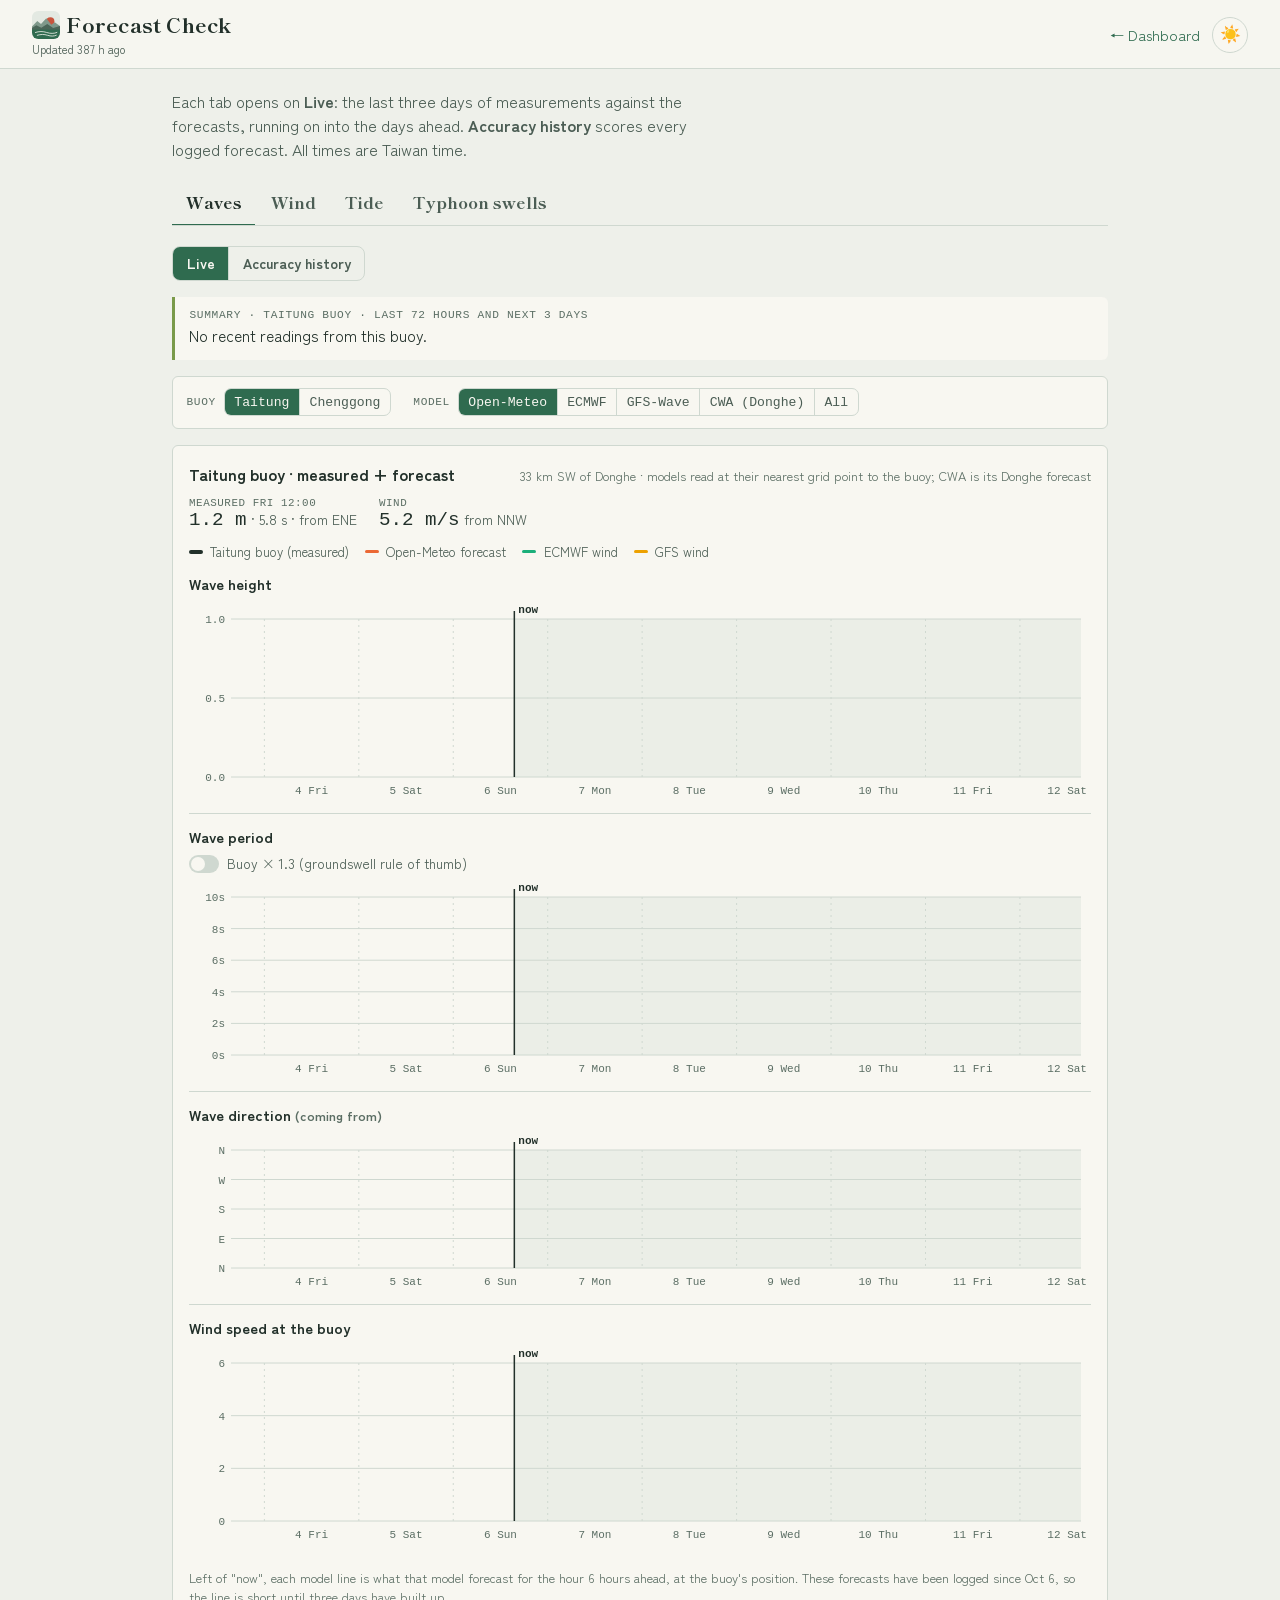
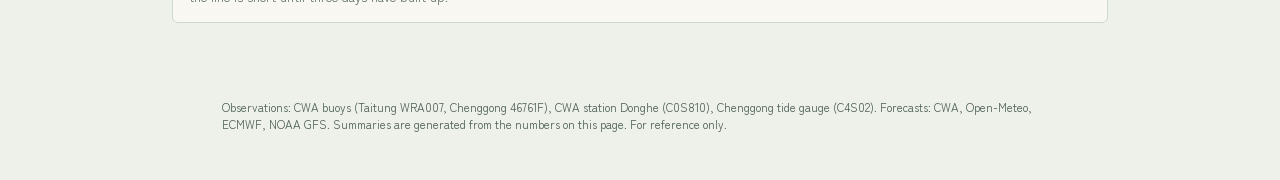
==== commit 732d1756: "Data job: email only when a source has been down for hours; hourly ECMWF/GFS fetch; no overlapping r" ====
--- a/accuracy.html
+++ b/accuracy.html
@@ -13,12 +13,12 @@
 <!-- Same cache rules as index.html — see "Deploying a css/js change" in the README. -->
 <meta http-equiv="Cache-Control" content="no-cache, must-revalidate">
 <meta http-equiv="Pragma" content="no-cache">
-<link rel="stylesheet" href="css/style.css?v=2026-10-29c">
-<link rel="stylesheet" href="css/accuracy.css?v=2026-10-29c">
+<link rel="stylesheet" href="css/style.css?v=2026-11-20a">
+<link rel="stylesheet" href="css/accuracy.css?v=2026-11-20a">
 <link rel="preconnect" href="https://fonts.googleapis.com">
 <link rel="preconnect" href="https://fonts.gstatic.com" crossorigin>
 <link rel="stylesheet" href="https://fonts.googleapis.com/css2?family=Shippori+Mincho+B1:wght@600;800&family=Zen+Kaku+Gothic+New:wght@400;500;700&display=swap">
-<link rel="stylesheet" href="css/theme.css?v=2026-10-29c">
+<link rel="stylesheet" href="css/theme.css?v=2026-11-20a">
 </head>
 <body class="fc-page">
 <header class="site-header">
@@ -54,6 +54,6 @@
   <p>Observations: CWA buoys (Taitung WRA007, Chenggong 46761F), CWA station Donghe (C0S810), Chenggong tide gauge (C4S02). Forecasts: CWA, Open-Meteo, ECMWF, NOAA GFS. Summaries are generated from the numbers on this page. For reference only.</p>
 </footer>
 
-<script src="js/accuracy.js?v=2026-10-29c"></script>
+<script src="js/accuracy.js?v=2026-11-20a"></script>
 </body>
 </html>
--- a/css/theme.css
+++ b/css/theme.css
@@ -209,3 +209,9 @@
 .od-lp { justify-self: start; font-size: 0.72rem; font-weight: 700; border-radius: 999px; padding: 0.05rem 0.55rem; margin: 0.1rem 0; }
 .od-lp-long { background: var(--accent); color: var(--bg-card); }
 .od-lp-longer { color: var(--accent); border: 1px solid var(--accent); }
+
+/* Dawn call cell in Right now, 20:00–08:00 (2026-10-29) */
+.dawn-very { --dawn: var(--accent-2); }
+.dawn-somewhat { --dawn: var(--warn); }
+.dawn-not { --dawn: var(--danger); }
+.dawn-call .now-v b { color: var(--dawn); }
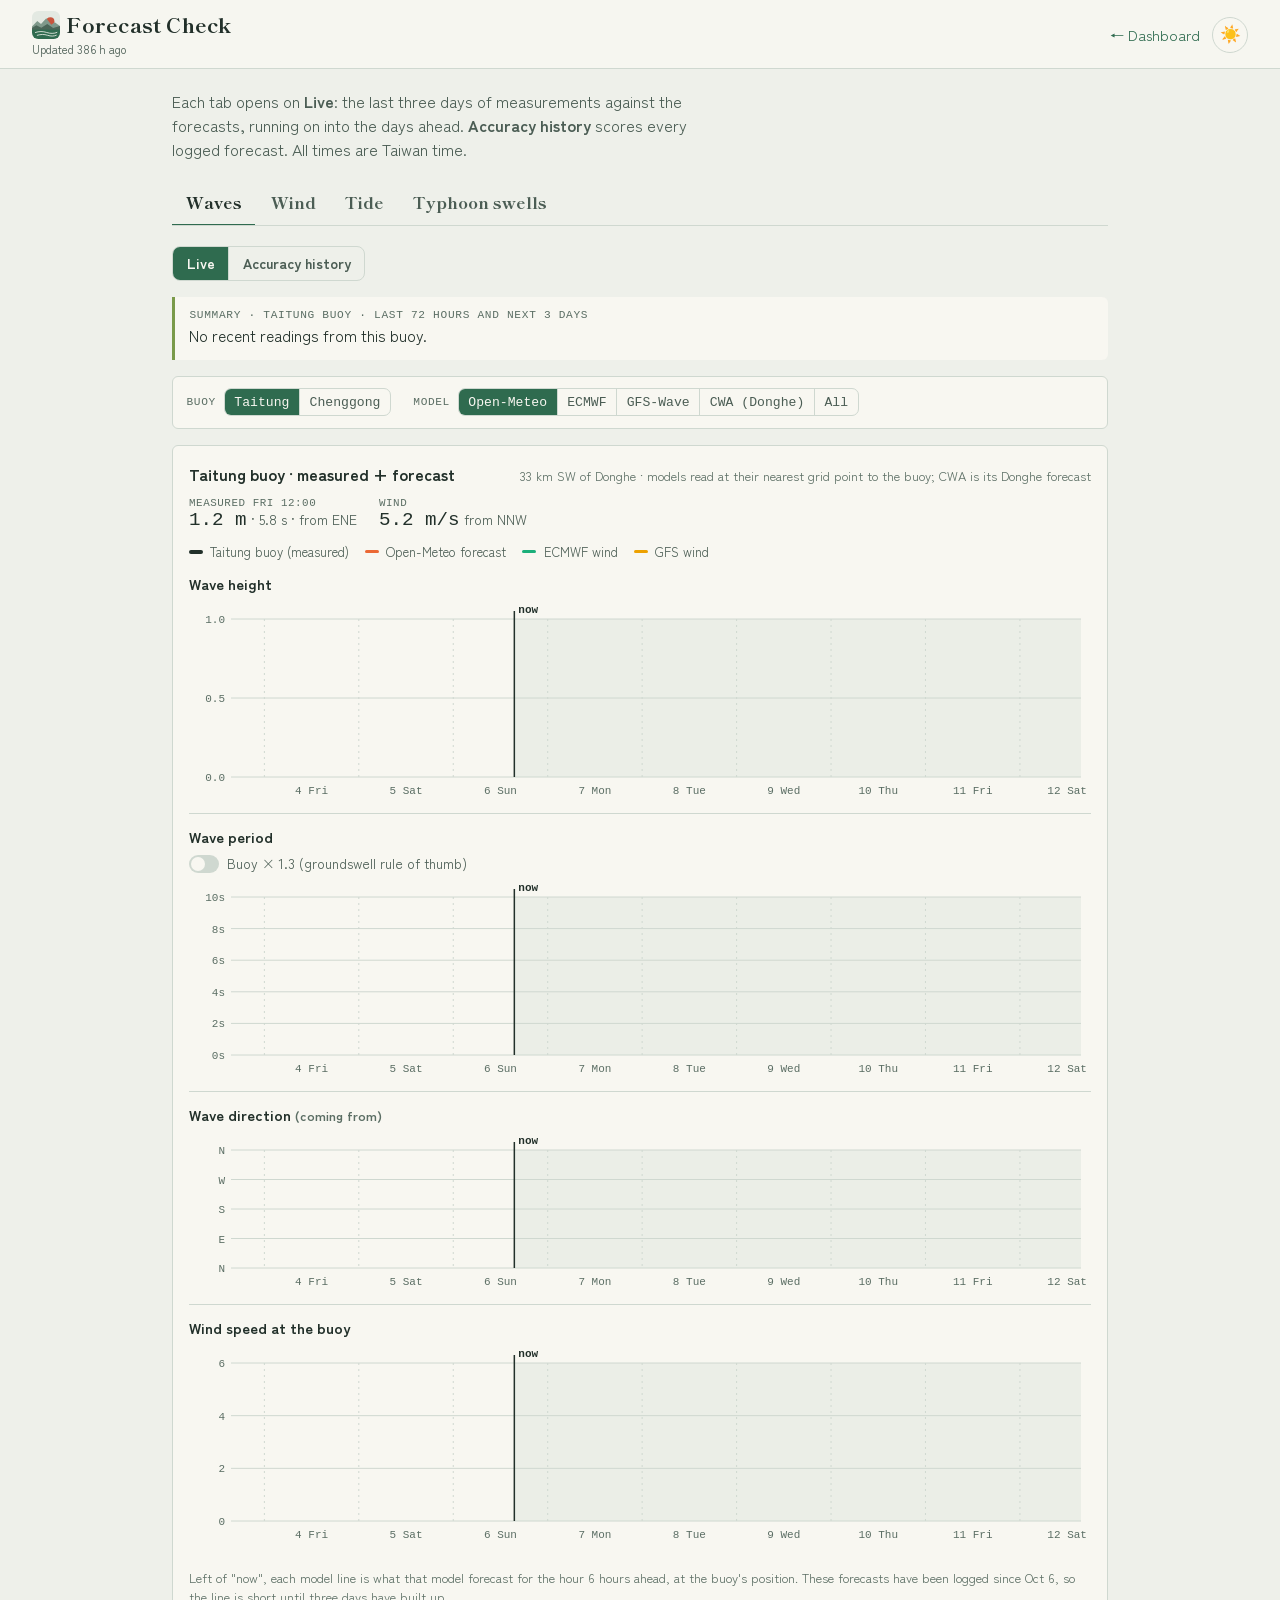
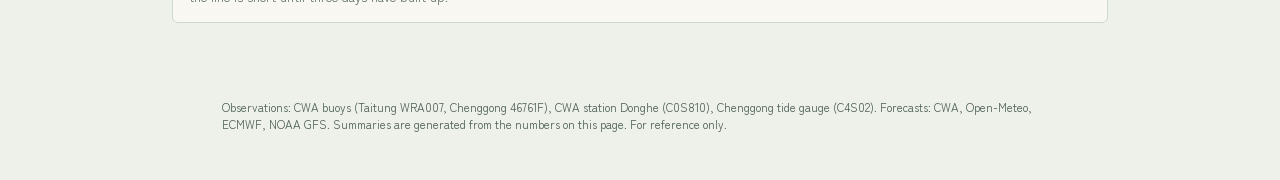
==== commit 0c7556c0: "Right now: Taitung buoy beside Chenggong (layout A), 'newest' tag on the later reading Co-Authored-B" ====
--- a/accuracy.html
+++ b/accuracy.html
@@ -13,12 +13,12 @@
 <!-- Same cache rules as index.html — see "Deploying a css/js change" in the README. -->
 <meta http-equiv="Cache-Control" content="no-cache, must-revalidate">
 <meta http-equiv="Pragma" content="no-cache">
-<link rel="stylesheet" href="css/style.css?v=2026-11-20a">
-<link rel="stylesheet" href="css/accuracy.css?v=2026-11-20a">
+<link rel="stylesheet" href="css/style.css?v=2026-11-20b">
+<link rel="stylesheet" href="css/accuracy.css?v=2026-11-20b">
 <link rel="preconnect" href="https://fonts.googleapis.com">
 <link rel="preconnect" href="https://fonts.gstatic.com" crossorigin>
 <link rel="stylesheet" href="https://fonts.googleapis.com/css2?family=Shippori+Mincho+B1:wght@600;800&family=Zen+Kaku+Gothic+New:wght@400;500;700&display=swap">
-<link rel="stylesheet" href="css/theme.css?v=2026-11-20a">
+<link rel="stylesheet" href="css/theme.css?v=2026-11-20b">
 </head>
 <body class="fc-page">
 <header class="site-header">
@@ -54,6 +54,6 @@
   <p>Observations: CWA buoys (Taitung WRA007, Chenggong 46761F), CWA station Donghe (C0S810), Chenggong tide gauge (C4S02). Forecasts: CWA, Open-Meteo, ECMWF, NOAA GFS. Summaries are generated from the numbers on this page. For reference only.</p>
 </footer>
 
-<script src="js/accuracy.js?v=2026-11-20a"></script>
+<script src="js/accuracy.js?v=2026-11-20b"></script>
 </body>
 </html>
--- a/css/theme.css
+++ b/css/theme.css
@@ -215,3 +215,9 @@
 .dawn-somewhat { --dawn: var(--warn); }
 .dawn-not { --dawn: var(--danger); }
 .dawn-call .now-v b { color: var(--dawn); }
+
+/* Taitung buoy beside Chenggong in Right now (2026-11-20): "newest" tag on
+   whichever buoy has the later reading. On phones the grid is two columns,
+   so Sun spans the last row unless the dawn call is there to pair with it. */
+.newest { font-size: 0.66rem; font-weight: 700; letter-spacing: 0.06em; text-transform: uppercase; color: var(--accent); background: var(--fc-band); border-radius: 2px; padding: 0.02rem 0.35rem; margin-left: 0.3rem; vertical-align: 2px; white-space: nowrap; }
+@media (max-width: 560px) { #nowSun:has(+ #dawnCall[hidden]) { grid-column: 1 / -1; } }
